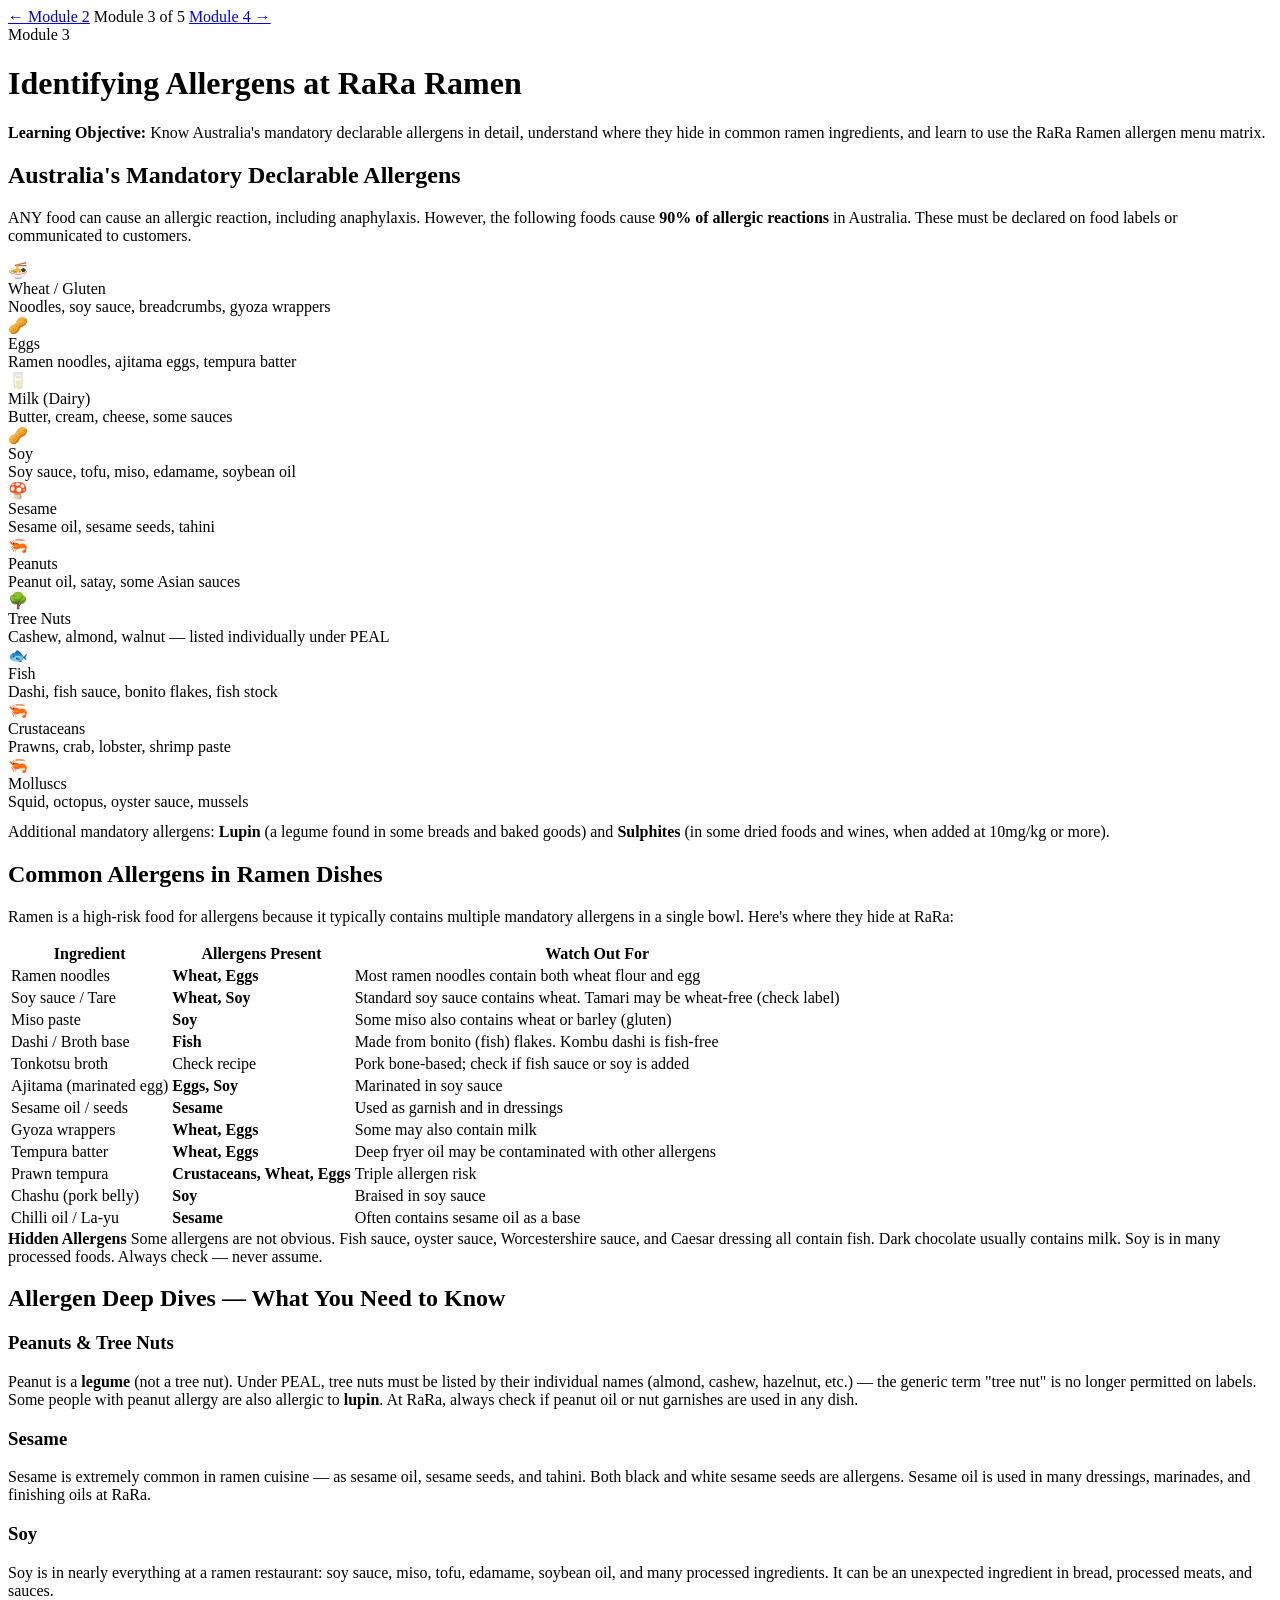
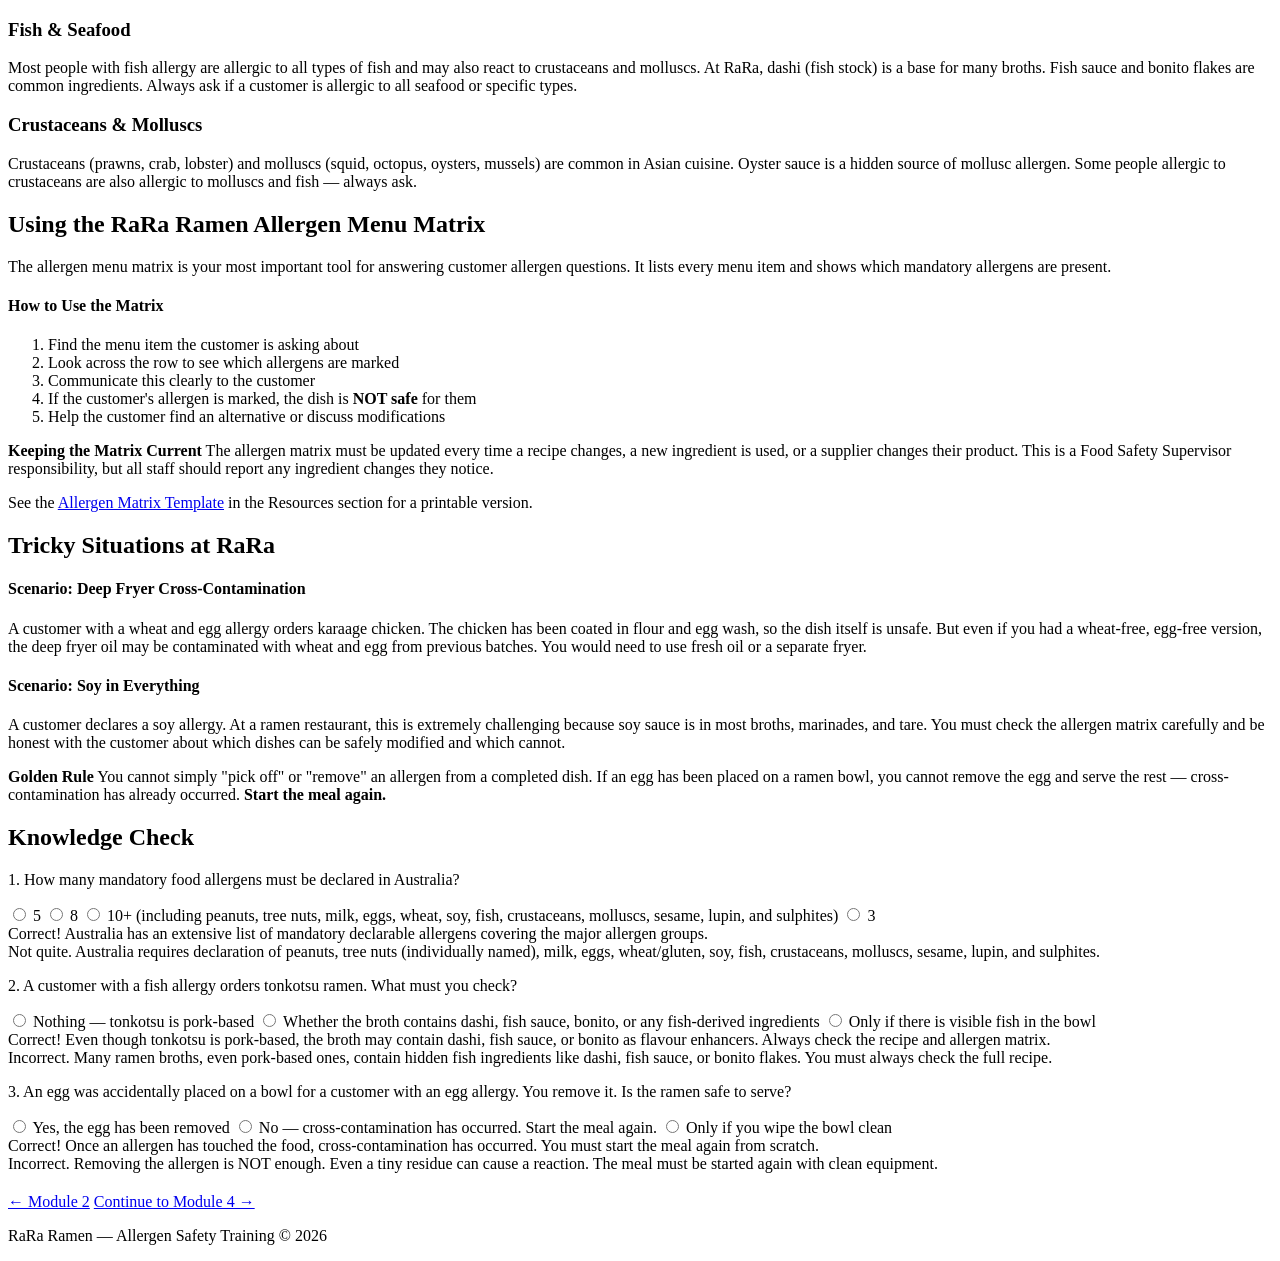
==== modules/module-3.html @ ae876677 "Replace with correct RaRa Allergy Training course files" ====
<!DOCTYPE html>
<html lang="en">
<head>
  <meta charset="UTF-8">
  <meta name="viewport" content="width=device-width, initial-scale=1.0">
  <title>Module 3: Identifying Allergens at RaRa Ramen | RaRa Ramen</title>
  <link rel="stylesheet" href="../styles.css">
</head>
<body>

  <div class="nav-bar">
    <a href="module-2.html">&larr; Module 2</a>
    <span>Module 3 of 5</span>
    <a href="module-4.html">Module 4 &rarr;</a>
  </div>

  <div class="module-header">
    <div class="module-number">Module 3</div>
    <h1>Identifying Allergens at RaRa Ramen</h1>
    <div class="learning-objective">
      <strong>Learning Objective:</strong> Know Australia's mandatory declarable allergens in detail, understand where they hide in common ramen ingredients, and learn to use the RaRa Ramen allergen menu matrix.
    </div>
  </div>

  <div class="progress-bar"><div class="progress-fill" style="width: 60%"></div></div>

  <!-- Section 1: The 10 Mandatory Allergens -->
  <div class="section">
    <h2>Australia's Mandatory Declarable Allergens</h2>
    <p>ANY food can cause an allergic reaction, including anaphylaxis. However, the following foods cause <strong>90% of allergic reactions</strong> in Australia. These must be declared on food labels or communicated to customers.</p>

    <div class="allergen-grid">
      <div class="allergen-card">
        <div class="emoji">&#127836;</div>
        <div class="name">Wheat / Gluten</div>
        <div class="detail">Noodles, soy sauce, breadcrumbs, gyoza wrappers</div>
      </div>
      <div class="allergen-card">
        <div class="emoji">&#129372;</div>
        <div class="name">Eggs</div>
        <div class="detail">Ramen noodles, ajitama eggs, tempura batter</div>
      </div>
      <div class="allergen-card">
        <div class="emoji">&#129371;</div>
        <div class="name">Milk (Dairy)</div>
        <div class="detail">Butter, cream, cheese, some sauces</div>
      </div>
      <div class="allergen-card">
        <div class="emoji">&#129372;</div>
        <div class="name">Soy</div>
        <div class="detail">Soy sauce, tofu, miso, edamame, soybean oil</div>
      </div>
      <div class="allergen-card">
        <div class="emoji">&#127812;</div>
        <div class="name">Sesame</div>
        <div class="detail">Sesame oil, sesame seeds, tahini</div>
      </div>
      <div class="allergen-card">
        <div class="emoji">&#129424;</div>
        <div class="name">Peanuts</div>
        <div class="detail">Peanut oil, satay, some Asian sauces</div>
      </div>
      <div class="allergen-card">
        <div class="emoji">&#127795;</div>
        <div class="name">Tree Nuts</div>
        <div class="detail">Cashew, almond, walnut &mdash; listed individually under PEAL</div>
      </div>
      <div class="allergen-card">
        <div class="emoji">&#128031;</div>
        <div class="name">Fish</div>
        <div class="detail">Dashi, fish sauce, bonito flakes, fish stock</div>
      </div>
      <div class="allergen-card">
        <div class="emoji">&#129424;</div>
        <div class="name">Crustaceans</div>
        <div class="detail">Prawns, crab, lobster, shrimp paste</div>
      </div>
      <div class="allergen-card">
        <div class="emoji">&#129424;</div>
        <div class="name">Molluscs</div>
        <div class="detail">Squid, octopus, oyster sauce, mussels</div>
      </div>
    </div>

    <p style="margin-top: 12px;">Additional mandatory allergens: <strong>Lupin</strong> (a legume found in some breads and baked goods) and <strong>Sulphites</strong> (in some dried foods and wines, when added at 10mg/kg or more).</p>
  </div>

  <!-- Section 2: Allergens in Ramen -->
  <div class="section">
    <h2>Common Allergens in Ramen Dishes</h2>
    <p>Ramen is a high-risk food for allergens because it typically contains multiple mandatory allergens in a single bowl. Here's where they hide at RaRa:</p>

    <table>
      <thead>
        <tr><th>Ingredient</th><th>Allergens Present</th><th>Watch Out For</th></tr>
      </thead>
      <tbody>
        <tr>
          <td>Ramen noodles</td>
          <td><strong>Wheat, Eggs</strong></td>
          <td>Most ramen noodles contain both wheat flour and egg</td>
        </tr>
        <tr>
          <td>Soy sauce / Tare</td>
          <td><strong>Wheat, Soy</strong></td>
          <td>Standard soy sauce contains wheat. Tamari may be wheat-free (check label)</td>
        </tr>
        <tr>
          <td>Miso paste</td>
          <td><strong>Soy</strong></td>
          <td>Some miso also contains wheat or barley (gluten)</td>
        </tr>
        <tr>
          <td>Dashi / Broth base</td>
          <td><strong>Fish</strong></td>
          <td>Made from bonito (fish) flakes. Kombu dashi is fish-free</td>
        </tr>
        <tr>
          <td>Tonkotsu broth</td>
          <td>Check recipe</td>
          <td>Pork bone-based; check if fish sauce or soy is added</td>
        </tr>
        <tr>
          <td>Ajitama (marinated egg)</td>
          <td><strong>Eggs, Soy</strong></td>
          <td>Marinated in soy sauce</td>
        </tr>
        <tr>
          <td>Sesame oil / seeds</td>
          <td><strong>Sesame</strong></td>
          <td>Used as garnish and in dressings</td>
        </tr>
        <tr>
          <td>Gyoza wrappers</td>
          <td><strong>Wheat, Eggs</strong></td>
          <td>Some may also contain milk</td>
        </tr>
        <tr>
          <td>Tempura batter</td>
          <td><strong>Wheat, Eggs</strong></td>
          <td>Deep fryer oil may be contaminated with other allergens</td>
        </tr>
        <tr>
          <td>Prawn tempura</td>
          <td><strong>Crustaceans, Wheat, Eggs</strong></td>
          <td>Triple allergen risk</td>
        </tr>
        <tr>
          <td>Chashu (pork belly)</td>
          <td><strong>Soy</strong></td>
          <td>Braised in soy sauce</td>
        </tr>
        <tr>
          <td>Chilli oil / La-yu</td>
          <td><strong>Sesame</strong></td>
          <td>Often contains sesame oil as a base</td>
        </tr>
      </tbody>
    </table>

    <div class="alert alert-warning">
      <strong>Hidden Allergens</strong>
      Some allergens are not obvious. Fish sauce, oyster sauce, Worcestershire sauce, and Caesar dressing all contain fish. Dark chocolate usually contains milk. Soy is in many processed foods. Always check &mdash; never assume.
    </div>
  </div>

  <!-- Section 3: Allergen Detail Deep Dives -->
  <div class="section">
    <h2>Allergen Deep Dives &mdash; What You Need to Know</h2>

    <h3>Peanuts &amp; Tree Nuts</h3>
    <p>Peanut is a <strong>legume</strong> (not a tree nut). Under PEAL, tree nuts must be listed by their individual names (almond, cashew, hazelnut, etc.) &mdash; the generic term "tree nut" is no longer permitted on labels. Some people with peanut allergy are also allergic to <strong>lupin</strong>. At RaRa, always check if peanut oil or nut garnishes are used in any dish.</p>

    <h3>Sesame</h3>
    <p>Sesame is extremely common in ramen cuisine &mdash; as sesame oil, sesame seeds, and tahini. Both black and white sesame seeds are allergens. Sesame oil is used in many dressings, marinades, and finishing oils at RaRa.</p>

    <h3>Soy</h3>
    <p>Soy is in nearly everything at a ramen restaurant: soy sauce, miso, tofu, edamame, soybean oil, and many processed ingredients. It can be an unexpected ingredient in bread, processed meats, and sauces.</p>

    <h3>Fish &amp; Seafood</h3>
    <p>Most people with fish allergy are allergic to all types of fish and may also react to crustaceans and molluscs. At RaRa, dashi (fish stock) is a base for many broths. Fish sauce and bonito flakes are common ingredients. Always ask if a customer is allergic to all seafood or specific types.</p>

    <h3>Crustaceans &amp; Molluscs</h3>
    <p>Crustaceans (prawns, crab, lobster) and molluscs (squid, octopus, oysters, mussels) are common in Asian cuisine. Oyster sauce is a hidden source of mollusc allergen. Some people allergic to crustaceans are also allergic to molluscs and fish &mdash; always ask.</p>
  </div>

  <!-- Section 4: The Allergen Menu Matrix -->
  <div class="section">
    <h2>Using the RaRa Ramen Allergen Menu Matrix</h2>
    <p>The allergen menu matrix is your most important tool for answering customer allergen questions. It lists every menu item and shows which mandatory allergens are present.</p>

    <div class="key-points">
      <h4>How to Use the Matrix</h4>
      <ol>
        <li>Find the menu item the customer is asking about</li>
        <li>Look across the row to see which allergens are marked</li>
        <li>Communicate this clearly to the customer</li>
        <li>If the customer's allergen is marked, the dish is <strong>NOT safe</strong> for them</li>
        <li>Help the customer find an alternative or discuss modifications</li>
      </ol>
    </div>

    <div class="alert alert-info">
      <strong>Keeping the Matrix Current</strong>
      The allergen matrix must be updated every time a recipe changes, a new ingredient is used, or a supplier changes their product. This is a Food Safety Supervisor responsibility, but all staff should report any ingredient changes they notice.
    </div>

    <p>See the <a href="../resources/allergen-matrix-template.html">Allergen Matrix Template</a> in the Resources section for a printable version.</p>
  </div>

  <!-- Section 5: Special Situations -->
  <div class="section">
    <h2>Tricky Situations at RaRa</h2>

    <div class="scenario">
      <h4>Scenario: Deep Fryer Cross-Contamination</h4>
      <p>A customer with a wheat and egg allergy orders karaage chicken. The chicken has been coated in flour and egg wash, so the dish itself is unsafe. But even if you had a wheat-free, egg-free version, the deep fryer oil may be contaminated with wheat and egg from previous batches. You would need to use fresh oil or a separate fryer.</p>
    </div>

    <div class="scenario">
      <h4>Scenario: Soy in Everything</h4>
      <p>A customer declares a soy allergy. At a ramen restaurant, this is extremely challenging because soy sauce is in most broths, marinades, and tare. You must check the allergen matrix carefully and be honest with the customer about which dishes can be safely modified and which cannot.</p>
    </div>

    <div class="alert alert-danger">
      <strong>Golden Rule</strong>
      You cannot simply "pick off" or "remove" an allergen from a completed dish. If an egg has been placed on a ramen bowl, you cannot remove the egg and serve the rest &mdash; cross-contamination has already occurred. <strong>Start the meal again.</strong>
    </div>
  </div>

  <!-- Knowledge Check -->
  <div class="section">
    <h2>Knowledge Check</h2>

    <div class="question" id="q1">
      <p>1. How many mandatory food allergens must be declared in Australia?</p>
      <label><input type="radio" name="q1" value="a" onclick="checkAnswer('q1','c')"> 5</label>
      <label><input type="radio" name="q1" value="b" onclick="checkAnswer('q1','c')"> 8</label>
      <label><input type="radio" name="q1" value="c" onclick="checkAnswer('q1','c')"> 10+ (including peanuts, tree nuts, milk, eggs, wheat, soy, fish, crustaceans, molluscs, sesame, lupin, and sulphites)</label>
      <label><input type="radio" name="q1" value="d" onclick="checkAnswer('q1','c')"> 3</label>
      <div class="feedback" id="q1-correct">Correct! Australia has an extensive list of mandatory declarable allergens covering the major allergen groups.</div>
      <div class="feedback" id="q1-incorrect">Not quite. Australia requires declaration of peanuts, tree nuts (individually named), milk, eggs, wheat/gluten, soy, fish, crustaceans, molluscs, sesame, lupin, and sulphites.</div>
    </div>

    <div class="question" id="q2">
      <p>2. A customer with a fish allergy orders tonkotsu ramen. What must you check?</p>
      <label><input type="radio" name="q2" value="a" onclick="checkAnswer('q2','b')"> Nothing &mdash; tonkotsu is pork-based</label>
      <label><input type="radio" name="q2" value="b" onclick="checkAnswer('q2','b')"> Whether the broth contains dashi, fish sauce, bonito, or any fish-derived ingredients</label>
      <label><input type="radio" name="q2" value="c" onclick="checkAnswer('q2','b')"> Only if there is visible fish in the bowl</label>
      <div class="feedback" id="q2-correct">Correct! Even though tonkotsu is pork-based, the broth may contain dashi, fish sauce, or bonito as flavour enhancers. Always check the recipe and allergen matrix.</div>
      <div class="feedback" id="q2-incorrect">Incorrect. Many ramen broths, even pork-based ones, contain hidden fish ingredients like dashi, fish sauce, or bonito flakes. You must always check the full recipe.</div>
    </div>

    <div class="question" id="q3">
      <p>3. An egg was accidentally placed on a bowl for a customer with an egg allergy. You remove it. Is the ramen safe to serve?</p>
      <label><input type="radio" name="q3" value="a" onclick="checkAnswer('q3','b')"> Yes, the egg has been removed</label>
      <label><input type="radio" name="q3" value="b" onclick="checkAnswer('q3','b')"> No &mdash; cross-contamination has occurred. Start the meal again.</label>
      <label><input type="radio" name="q3" value="c" onclick="checkAnswer('q3','b')"> Only if you wipe the bowl clean</label>
      <div class="feedback" id="q3-correct">Correct! Once an allergen has touched the food, cross-contamination has occurred. You must start the meal again from scratch.</div>
      <div class="feedback" id="q3-incorrect">Incorrect. Removing the allergen is NOT enough. Even a tiny residue can cause a reaction. The meal must be started again with clean equipment.</div>
    </div>
  </div>

  <div class="nav-bar" style="border-top: 2px solid var(--border-light); border-bottom: none; margin-top: 20px;">
    <a href="module-2.html">&larr; Module 2</a>
    <a href="module-4.html" class="btn btn-primary">Continue to Module 4 &rarr;</a>
  </div>

  <div class="module-footer">
    <p>RaRa Ramen &mdash; Allergen Safety Training &copy; 2026</p>
  </div>

  <script>
    function checkAnswer(qId, correctValue) {
      const selected = document.querySelector(`input[name="${qId}"]:checked`);
      if (!selected) return;
      const correct = document.getElementById(`${qId}-correct`);
      const incorrect = document.getElementById(`${qId}-incorrect`);
      if (selected.value === correctValue) {
        correct.style.display = 'block';
        incorrect.style.display = 'none';
      } else {
        correct.style.display = 'none';
        incorrect.style.display = 'block';
      }
    }
  </script>

</body>
</html>
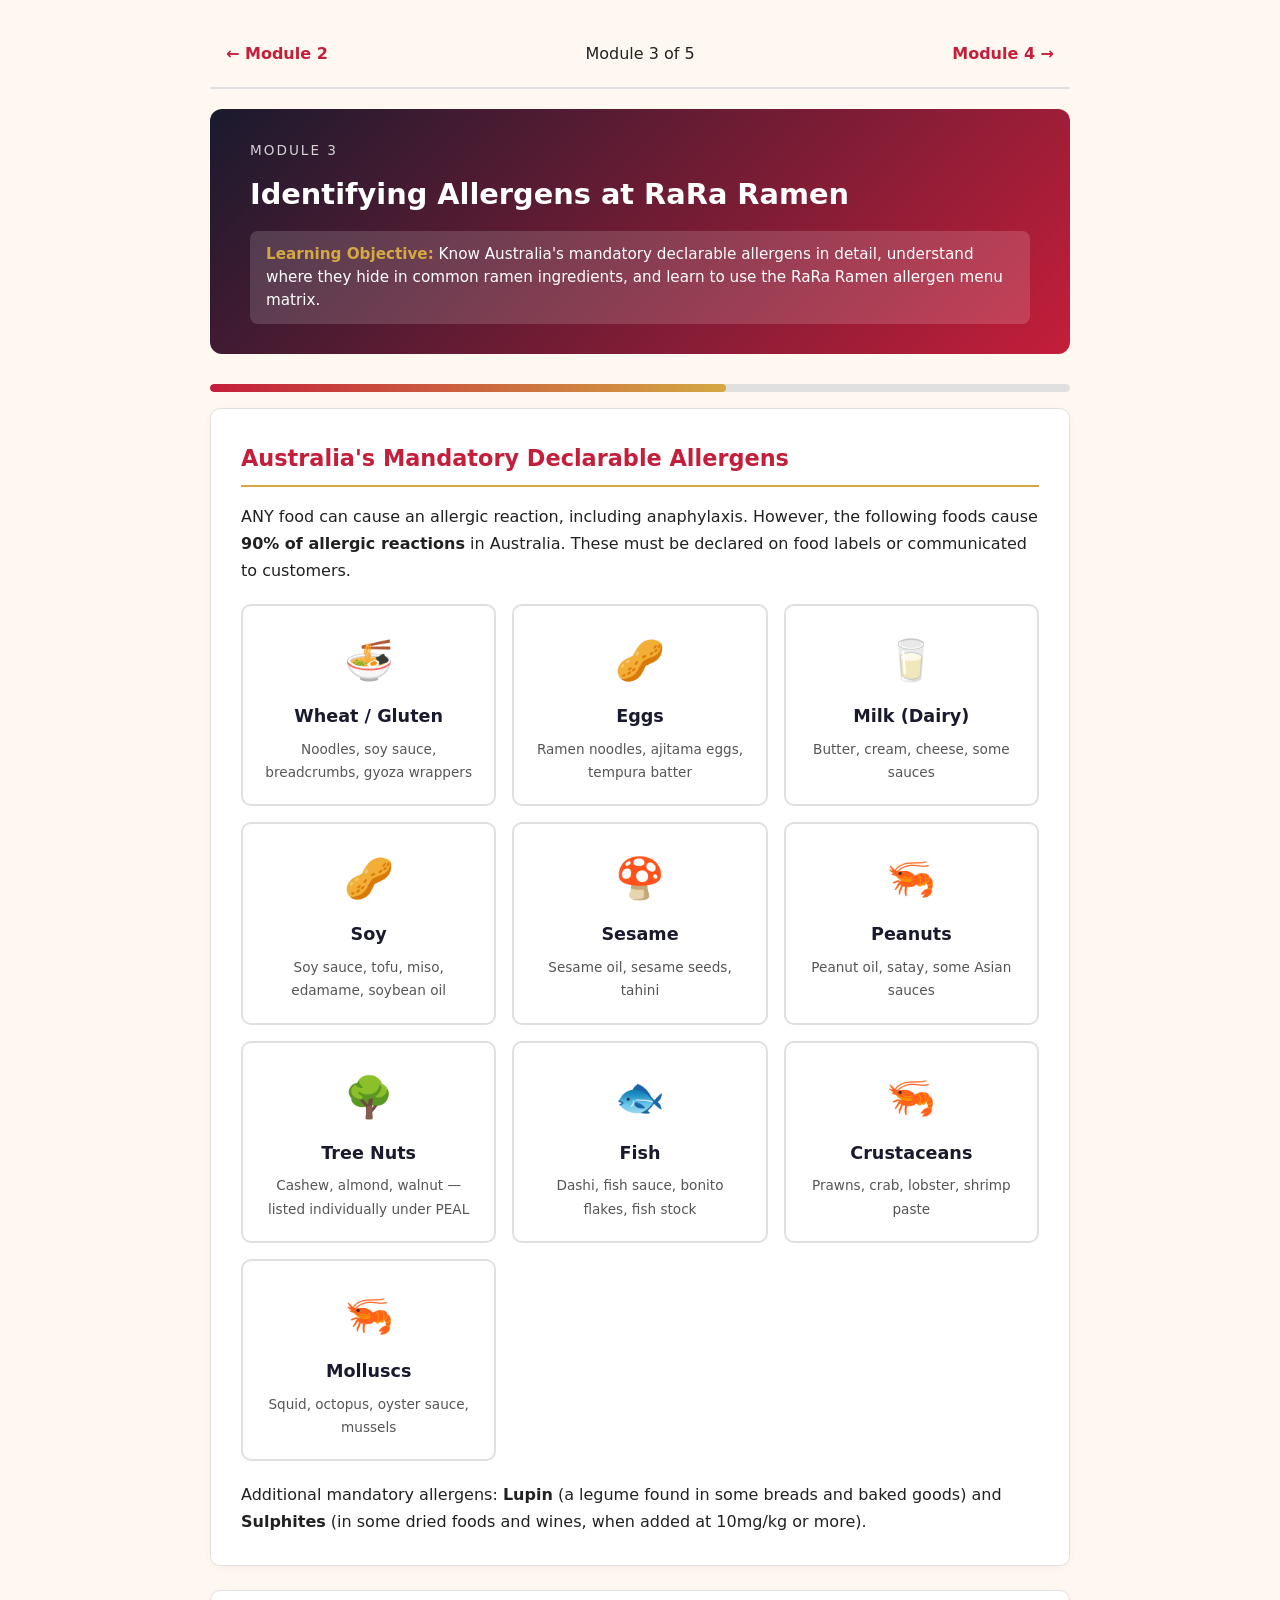
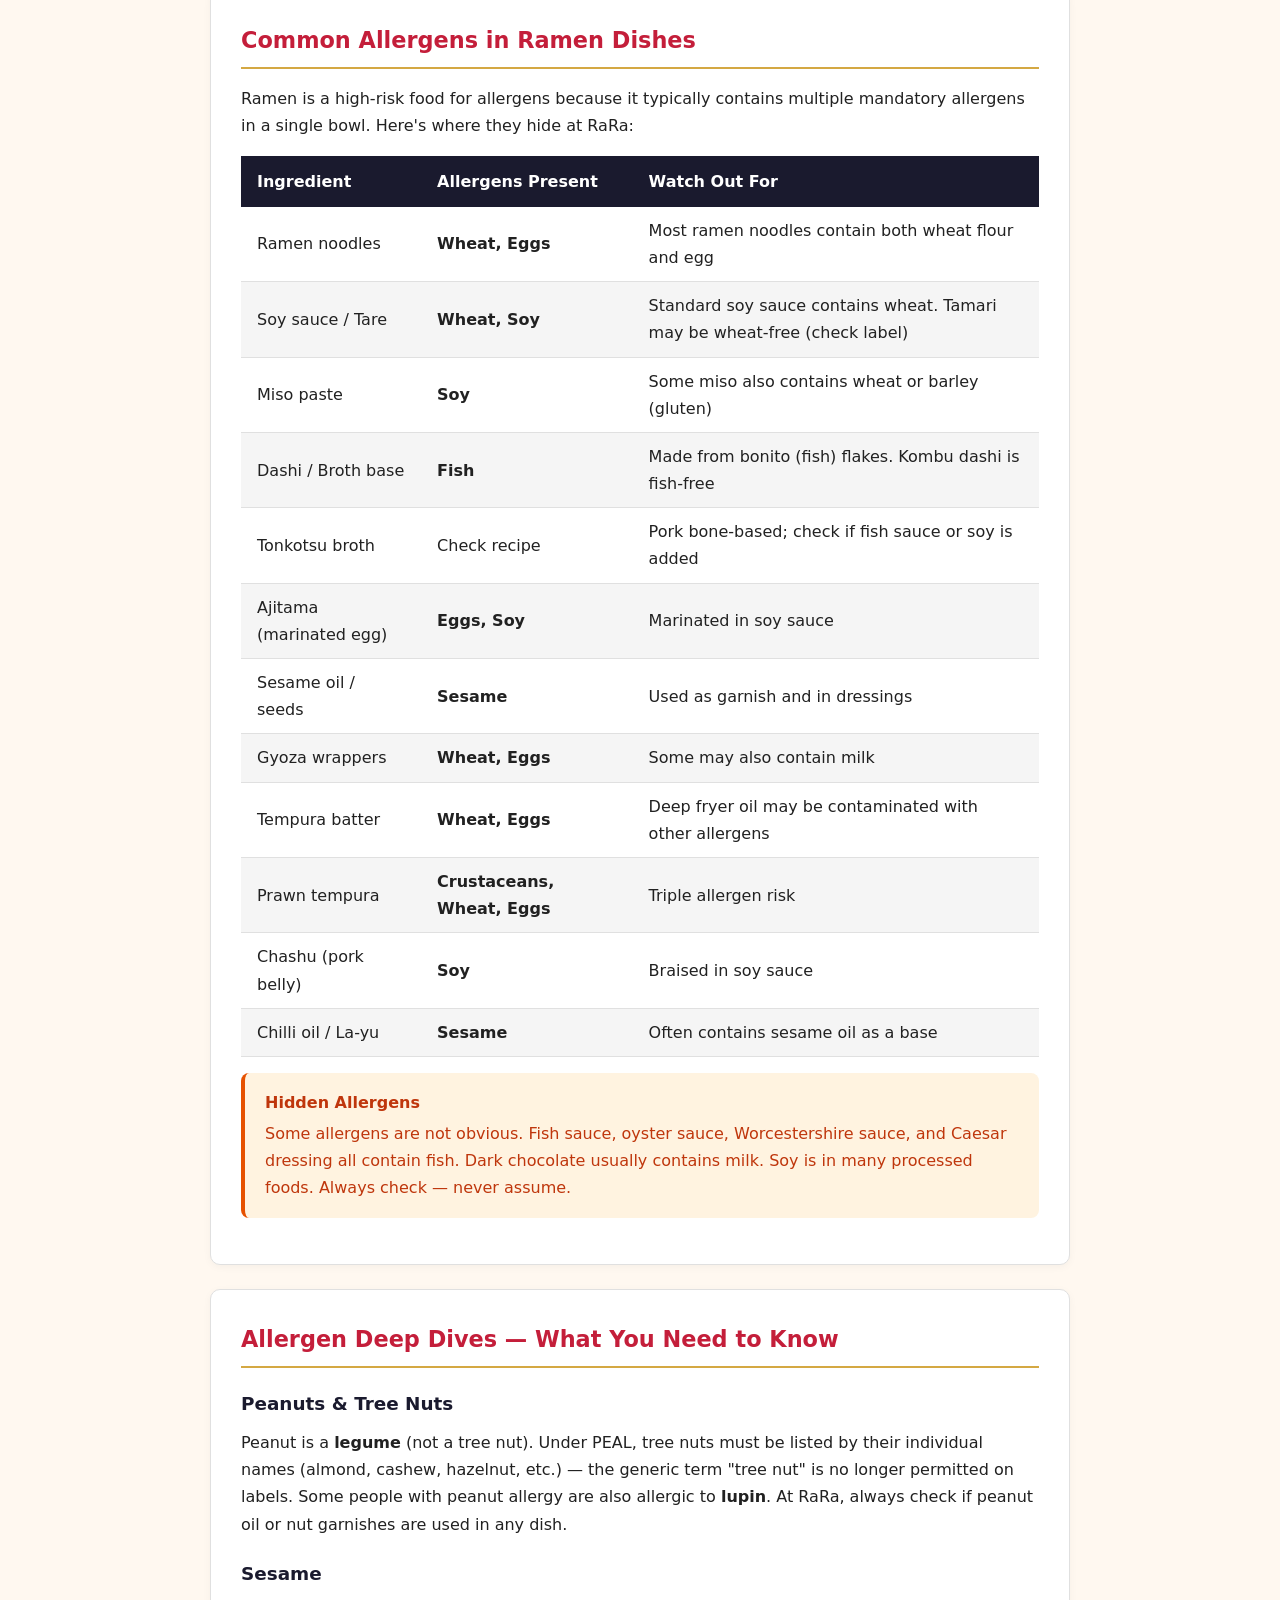
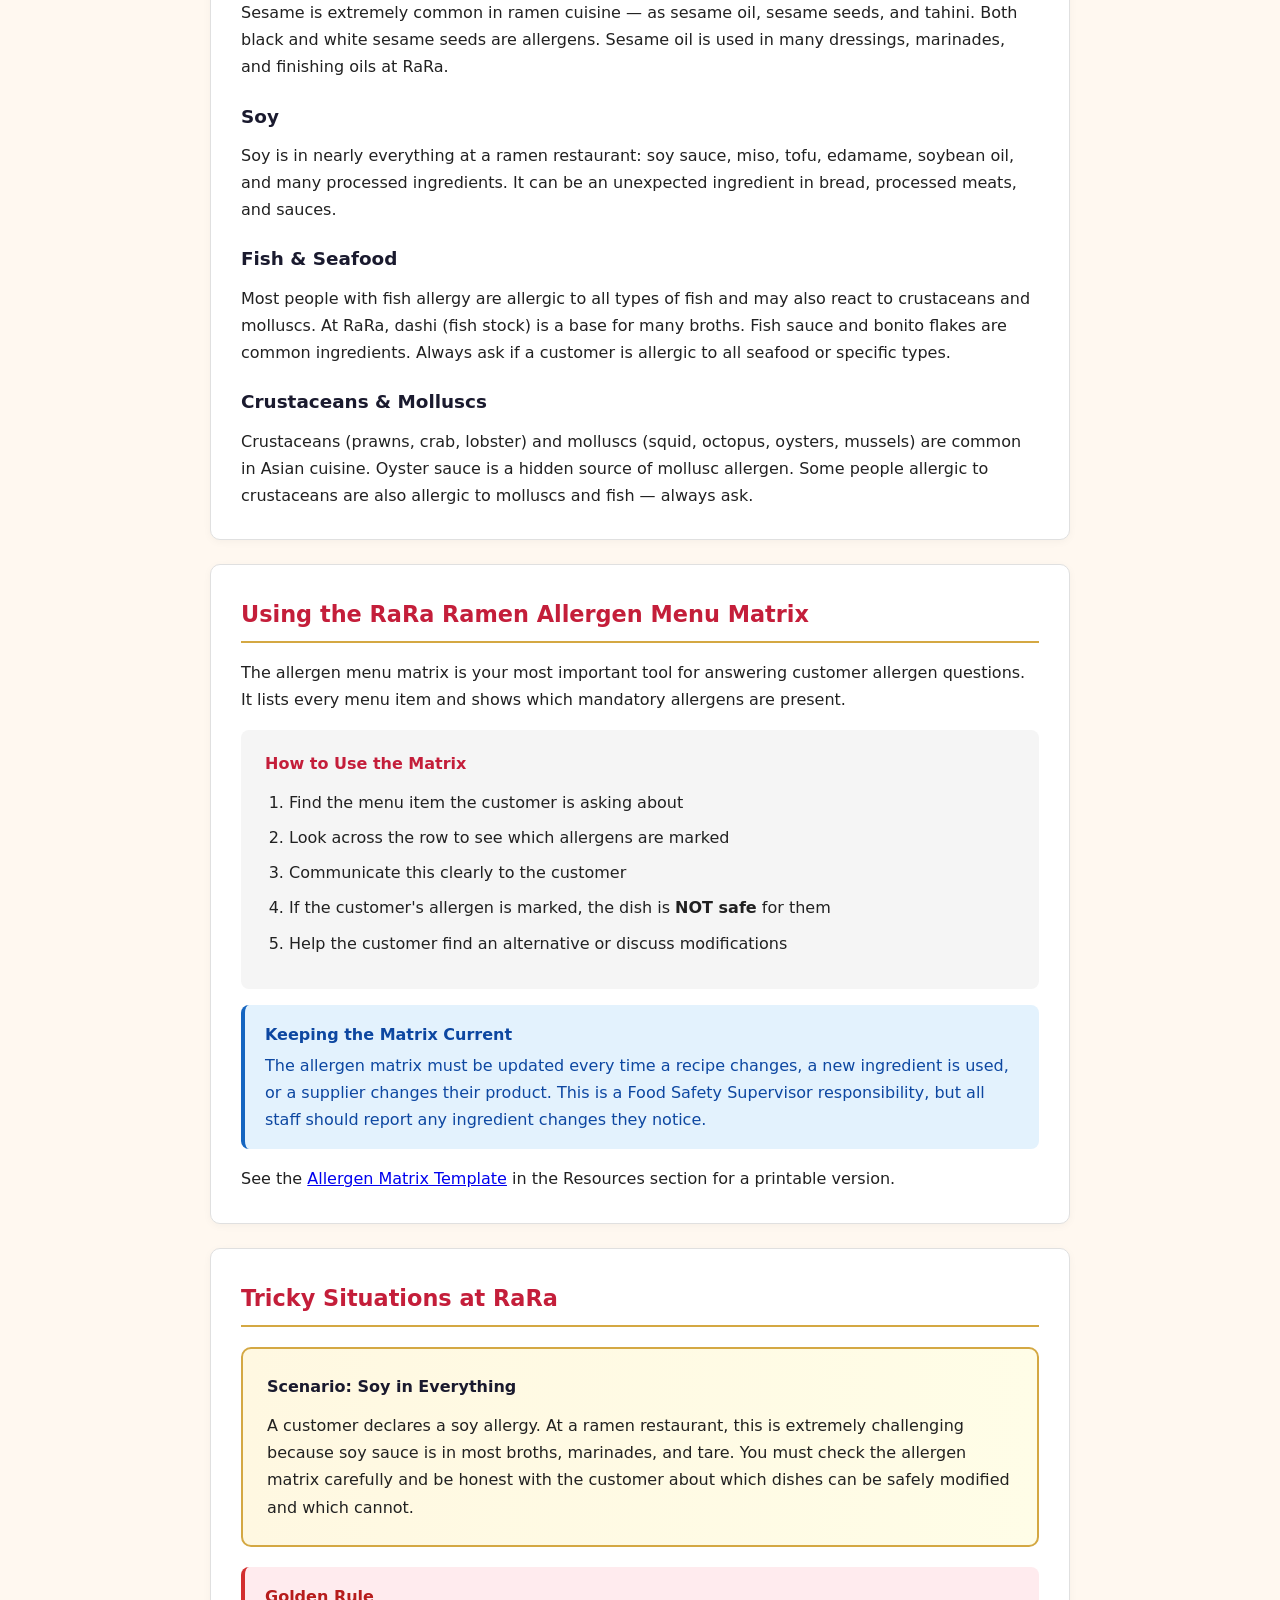
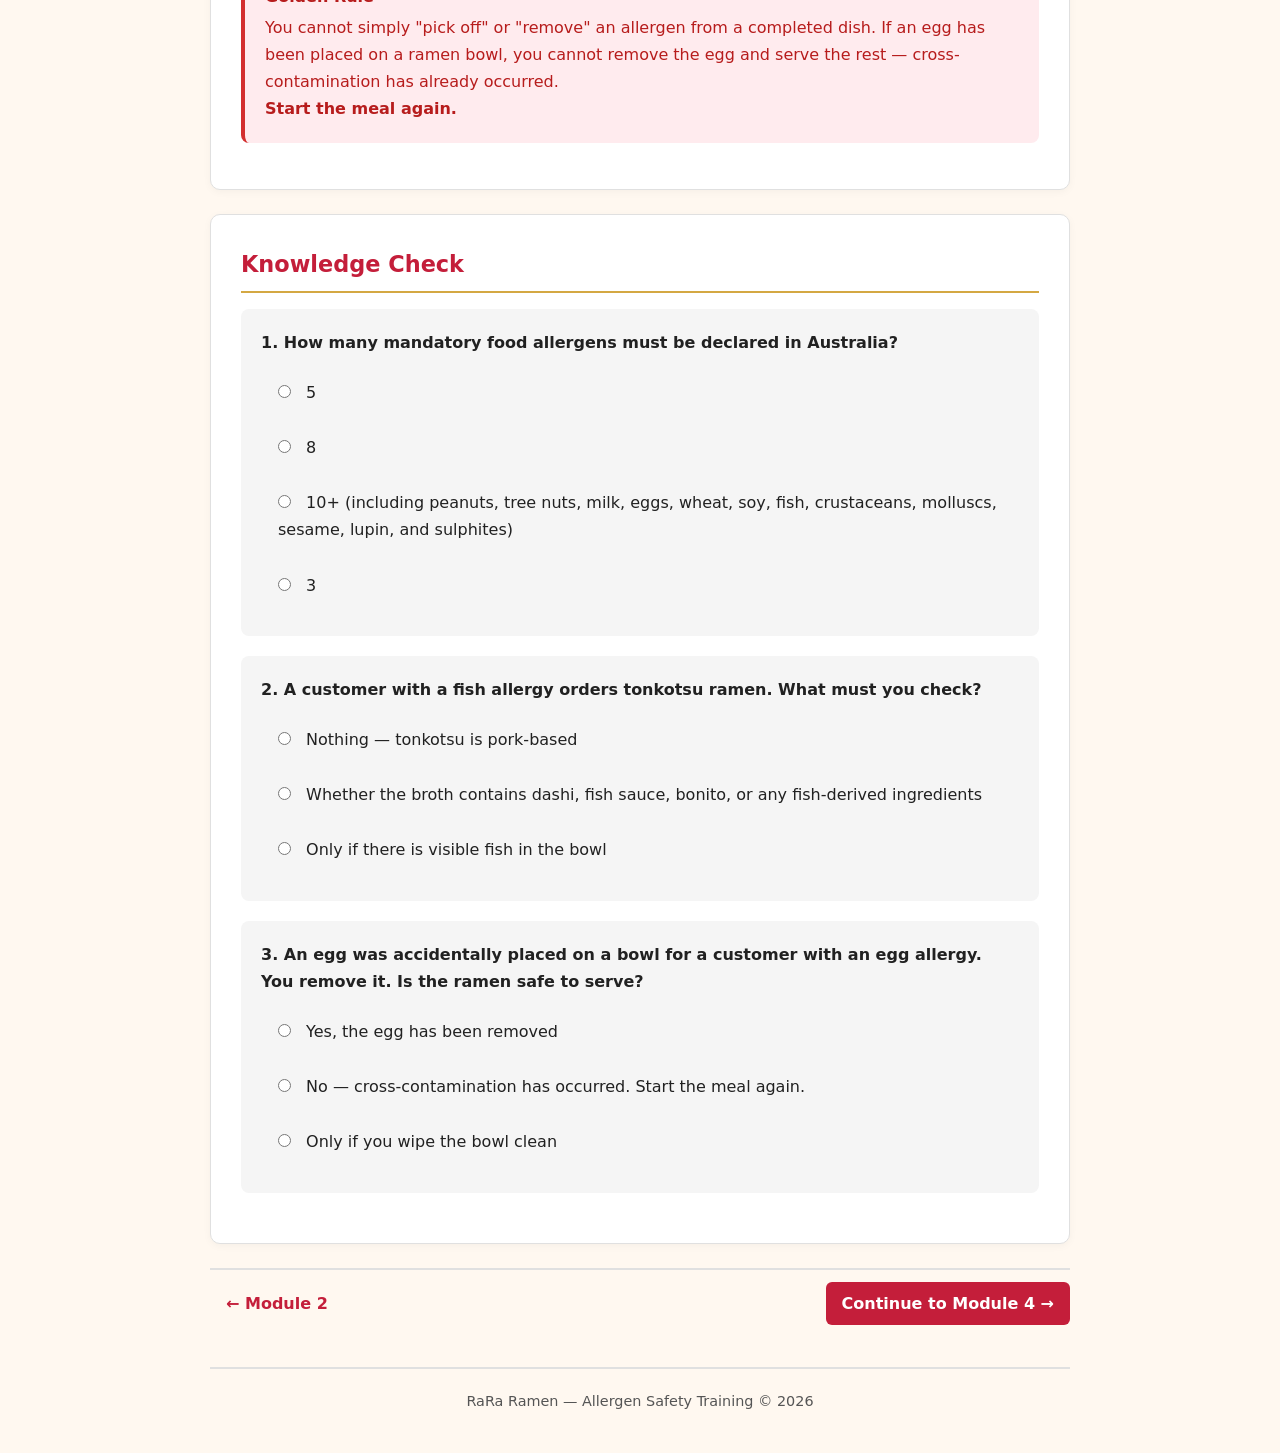
==== commit d3d39bcd: "Update course: remove final assessment, add RaRa allergy procedure, fix button visibility" ====
--- a/modules/module-3.html
+++ b/modules/module-3.html
@@ -211,11 +211,6 @@
   <!-- Section 5: Special Situations -->
   <div class="section">
     <h2>Tricky Situations at RaRa</h2>
-
-    <div class="scenario">
-      <h4>Scenario: Deep Fryer Cross-Contamination</h4>
-      <p>A customer with a wheat and egg allergy orders karaage chicken. The chicken has been coated in flour and egg wash, so the dish itself is unsafe. But even if you had a wheat-free, egg-free version, the deep fryer oil may be contaminated with wheat and egg from previous batches. You would need to use fresh oil or a separate fryer.</p>
-    </div>
 
     <div class="scenario">
       <h4>Scenario: Soy in Everything</h4>
--- a/styles.css
+++ b/styles.css
@@ -0,0 +1,416 @@
+/* RaRa Ramen Allergy Training Module - Shared Styles */
+:root {
+  --rara-red: #C41E3A;
+  --rara-dark: #1a1a2e;
+  --rara-cream: #FFF8F0;
+  --rara-gold: #D4A843;
+  --accent-green: #2E7D32;
+  --accent-blue: #1565C0;
+  --danger-red: #D32F2F;
+  --warning-orange: #E65100;
+  --text-primary: #212121;
+  --text-secondary: #555;
+  --border-light: #e0e0e0;
+}
+
+* { box-sizing: border-box; margin: 0; padding: 0; }
+
+body {
+  font-family: 'Segoe UI', system-ui, -apple-system, sans-serif;
+  color: var(--text-primary);
+  background: var(--rara-cream);
+  line-height: 1.7;
+  max-width: 900px;
+  margin: 0 auto;
+  padding: 20px;
+}
+
+/* Header */
+.course-header {
+  background: linear-gradient(135deg, var(--rara-dark), var(--rara-red));
+  color: white;
+  padding: 40px;
+  border-radius: 12px;
+  margin-bottom: 30px;
+  text-align: center;
+}
+.course-header h1 { font-size: 2em; margin-bottom: 8px; }
+.course-header .subtitle { font-size: 1.1em; opacity: 0.9; }
+.course-header .badge {
+  display: inline-block;
+  background: var(--rara-gold);
+  color: var(--rara-dark);
+  padding: 4px 16px;
+  border-radius: 20px;
+  font-weight: 600;
+  font-size: 0.85em;
+  margin-top: 12px;
+}
+
+/* Module header */
+.module-header {
+  background: linear-gradient(135deg, var(--rara-dark), var(--rara-red));
+  color: white;
+  padding: 30px 40px;
+  border-radius: 12px;
+  margin-bottom: 30px;
+}
+.module-header .module-number {
+  font-size: 0.85em;
+  text-transform: uppercase;
+  letter-spacing: 2px;
+  opacity: 0.8;
+}
+.module-header h1 { font-size: 1.8em; margin: 8px 0; }
+.module-header .learning-objective {
+  background: rgba(255,255,255,0.15);
+  padding: 12px 16px;
+  border-radius: 8px;
+  margin-top: 12px;
+  font-size: 0.95em;
+  line-height: 1.5;
+}
+.module-header .learning-objective strong { color: var(--rara-gold); }
+
+/* Navigation */
+.nav-bar {
+  display: flex;
+  justify-content: space-between;
+  align-items: center;
+  padding: 12px 0;
+  margin-bottom: 20px;
+  border-bottom: 2px solid var(--border-light);
+}
+.nav-bar a {
+  color: var(--rara-red);
+  text-decoration: none;
+  font-weight: 600;
+  padding: 8px 16px;
+  border-radius: 6px;
+  transition: background 0.2s;
+}
+.nav-bar a:hover { background: rgba(196,30,58,0.1); }
+.nav-bar a.btn-primary {
+  color: white;
+  background: var(--rara-red);
+}
+.nav-bar a.btn-primary:hover {
+  background: #A01830;
+  color: white;
+}
+
+/* Content sections */
+.section {
+  background: white;
+  padding: 30px;
+  border-radius: 10px;
+  margin-bottom: 24px;
+  border: 1px solid var(--border-light);
+  box-shadow: 0 2px 8px rgba(0,0,0,0.04);
+}
+.section h2 {
+  color: var(--rara-red);
+  font-size: 1.4em;
+  margin-bottom: 16px;
+  padding-bottom: 8px;
+  border-bottom: 2px solid var(--rara-gold);
+}
+.section h3 {
+  color: var(--rara-dark);
+  font-size: 1.15em;
+  margin: 20px 0 10px;
+}
+
+/* Alert boxes */
+.alert {
+  padding: 16px 20px;
+  border-radius: 8px;
+  margin: 16px 0;
+  border-left: 4px solid;
+}
+.alert-danger {
+  background: #FFEBEE;
+  border-color: var(--danger-red);
+  color: #B71C1C;
+}
+.alert-warning {
+  background: #FFF3E0;
+  border-color: var(--warning-orange);
+  color: #BF360C;
+}
+.alert-info {
+  background: #E3F2FD;
+  border-color: var(--accent-blue);
+  color: #0D47A1;
+}
+.alert-success {
+  background: #E8F5E9;
+  border-color: var(--accent-green);
+  color: #1B5E20;
+}
+.alert strong { display: block; margin-bottom: 4px; }
+
+/* Key points / lists */
+ul, ol { padding-left: 24px; margin: 12px 0; }
+li { margin-bottom: 8px; }
+
+.key-points {
+  background: #F5F5F5;
+  padding: 20px 24px;
+  border-radius: 8px;
+  margin: 16px 0;
+}
+.key-points h4 {
+  color: var(--rara-red);
+  margin-bottom: 10px;
+}
+
+/* Allergen cards */
+.allergen-grid {
+  display: grid;
+  grid-template-columns: repeat(auto-fill, minmax(200px, 1fr));
+  gap: 16px;
+  margin: 20px 0;
+}
+.allergen-card {
+  background: white;
+  border: 2px solid var(--border-light);
+  border-radius: 10px;
+  padding: 20px;
+  text-align: center;
+  transition: transform 0.2s, box-shadow 0.2s;
+}
+.allergen-card:hover {
+  transform: translateY(-2px);
+  box-shadow: 0 4px 12px rgba(0,0,0,0.1);
+}
+.allergen-card .emoji { font-size: 2.5em; margin-bottom: 8px; }
+.allergen-card .name { font-weight: 700; color: var(--rara-dark); font-size: 1.1em; }
+.allergen-card .detail { font-size: 0.85em; color: var(--text-secondary); margin-top: 6px; }
+
+/* Scenario / case study boxes */
+.scenario {
+  background: linear-gradient(to right, #FFF8E1, #FFFDE7);
+  border: 2px solid var(--rara-gold);
+  border-radius: 10px;
+  padding: 24px;
+  margin: 20px 0;
+}
+.scenario h4 {
+  color: var(--rara-dark);
+  margin-bottom: 12px;
+}
+
+/* Flipcards */
+.flipcard-container {
+  display: grid;
+  grid-template-columns: repeat(auto-fill, minmax(250px, 1fr));
+  gap: 16px;
+  margin: 20px 0;
+}
+.flipcard {
+  perspective: 1000px;
+  height: 180px;
+  cursor: pointer;
+}
+.flipcard-inner {
+  position: relative;
+  width: 100%;
+  height: 100%;
+  transition: transform 0.6s;
+  transform-style: preserve-3d;
+}
+.flipcard:hover .flipcard-inner,
+.flipcard.flipped .flipcard-inner {
+  transform: rotateY(180deg);
+}
+.flipcard-front, .flipcard-back {
+  position: absolute;
+  width: 100%;
+  height: 100%;
+  backface-visibility: hidden;
+  border-radius: 10px;
+  display: flex;
+  align-items: center;
+  justify-content: center;
+  padding: 20px;
+  text-align: center;
+  font-weight: 600;
+}
+.flipcard-front {
+  background: var(--rara-red);
+  color: white;
+  font-size: 1.05em;
+}
+.flipcard-back {
+  background: var(--rara-dark);
+  color: white;
+  transform: rotateY(180deg);
+  font-size: 0.95em;
+  font-weight: 400;
+  line-height: 1.5;
+}
+
+/* Steps */
+.steps { counter-reset: step; margin: 20px 0; }
+.step {
+  display: flex;
+  gap: 16px;
+  margin-bottom: 16px;
+  align-items: flex-start;
+}
+.step-number {
+  counter-increment: step;
+  background: var(--rara-red);
+  color: white;
+  width: 36px;
+  height: 36px;
+  border-radius: 50%;
+  display: flex;
+  align-items: center;
+  justify-content: center;
+  font-weight: 700;
+  flex-shrink: 0;
+}
+.step-content { flex: 1; }
+.step-content strong { display: block; margin-bottom: 4px; }
+
+/* Quiz styles */
+.quiz-container {
+  background: white;
+  padding: 30px;
+  border-radius: 10px;
+  margin-bottom: 24px;
+  border: 2px solid var(--accent-blue);
+}
+.quiz-container h3 {
+  color: var(--accent-blue);
+  margin-bottom: 16px;
+}
+.question {
+  background: #F5F5F5;
+  padding: 20px;
+  border-radius: 8px;
+  margin-bottom: 20px;
+}
+.question p { font-weight: 600; margin-bottom: 12px; }
+.question label {
+  display: block;
+  padding: 10px 16px;
+  margin: 6px 0;
+  border-radius: 6px;
+  cursor: pointer;
+  transition: background 0.2s;
+  border: 1px solid transparent;
+}
+.question label:hover { background: #E3F2FD; border-color: var(--accent-blue); }
+.question input[type="radio"] { margin-right: 10px; }
+.feedback {
+  display: none;
+  padding: 12px 16px;
+  border-radius: 6px;
+  margin-top: 10px;
+}
+.feedback.correct { display: block; background: #E8F5E9; color: #1B5E20; }
+.feedback.incorrect { display: block; background: #FFEBEE; color: #B71C1C; }
+
+.btn {
+  display: inline-block;
+  padding: 12px 28px;
+  border-radius: 8px;
+  border: none;
+  font-size: 1em;
+  font-weight: 600;
+  cursor: pointer;
+  transition: all 0.2s;
+  text-decoration: none;
+}
+.btn-primary {
+  background: var(--rara-red);
+  color: white;
+}
+.btn-primary:hover { background: #A01830; }
+.btn-secondary {
+  background: var(--rara-dark);
+  color: white;
+}
+
+/* Progress indicator */
+.progress-bar {
+  background: #E0E0E0;
+  border-radius: 10px;
+  height: 8px;
+  margin: 16px 0;
+  overflow: hidden;
+}
+.progress-fill {
+  background: linear-gradient(90deg, var(--rara-red), var(--rara-gold));
+  height: 100%;
+  border-radius: 10px;
+  transition: width 0.3s;
+}
+
+/* Table */
+table {
+  width: 100%;
+  border-collapse: collapse;
+  margin: 16px 0;
+}
+th {
+  background: var(--rara-dark);
+  color: white;
+  padding: 12px 16px;
+  text-align: left;
+}
+td {
+  padding: 10px 16px;
+  border-bottom: 1px solid var(--border-light);
+}
+tr:nth-child(even) { background: #F5F5F5; }
+
+/* Checklist */
+.checklist { list-style: none; padding: 0; }
+.checklist li {
+  padding: 10px 16px;
+  border-bottom: 1px solid var(--border-light);
+  display: flex;
+  align-items: center;
+  gap: 10px;
+}
+.checklist li::before {
+  content: "☐";
+  font-size: 1.2em;
+  color: var(--rara-red);
+}
+
+/* Footer */
+.module-footer {
+  text-align: center;
+  padding: 20px;
+  margin-top: 30px;
+  border-top: 2px solid var(--border-light);
+  color: var(--text-secondary);
+  font-size: 0.9em;
+}
+
+/* Print styles */
+@media print {
+  body { max-width: 100%; padding: 0; background: white; }
+  .nav-bar { display: none; }
+  .section { break-inside: avoid; box-shadow: none; border: 1px solid #ccc; }
+  .flipcard { height: auto; }
+  .flipcard-inner { transform: none !important; }
+  .flipcard-front, .flipcard-back {
+    position: relative;
+    backface-visibility: visible;
+    transform: none !important;
+  }
+}
+
+@media (max-width: 600px) {
+  body { padding: 12px; }
+  .course-header, .module-header { padding: 20px; }
+  .course-header h1, .module-header h1 { font-size: 1.4em; }
+  .allergen-grid { grid-template-columns: repeat(2, 1fr); }
+  .flipcard-container { grid-template-columns: 1fr; }
+}
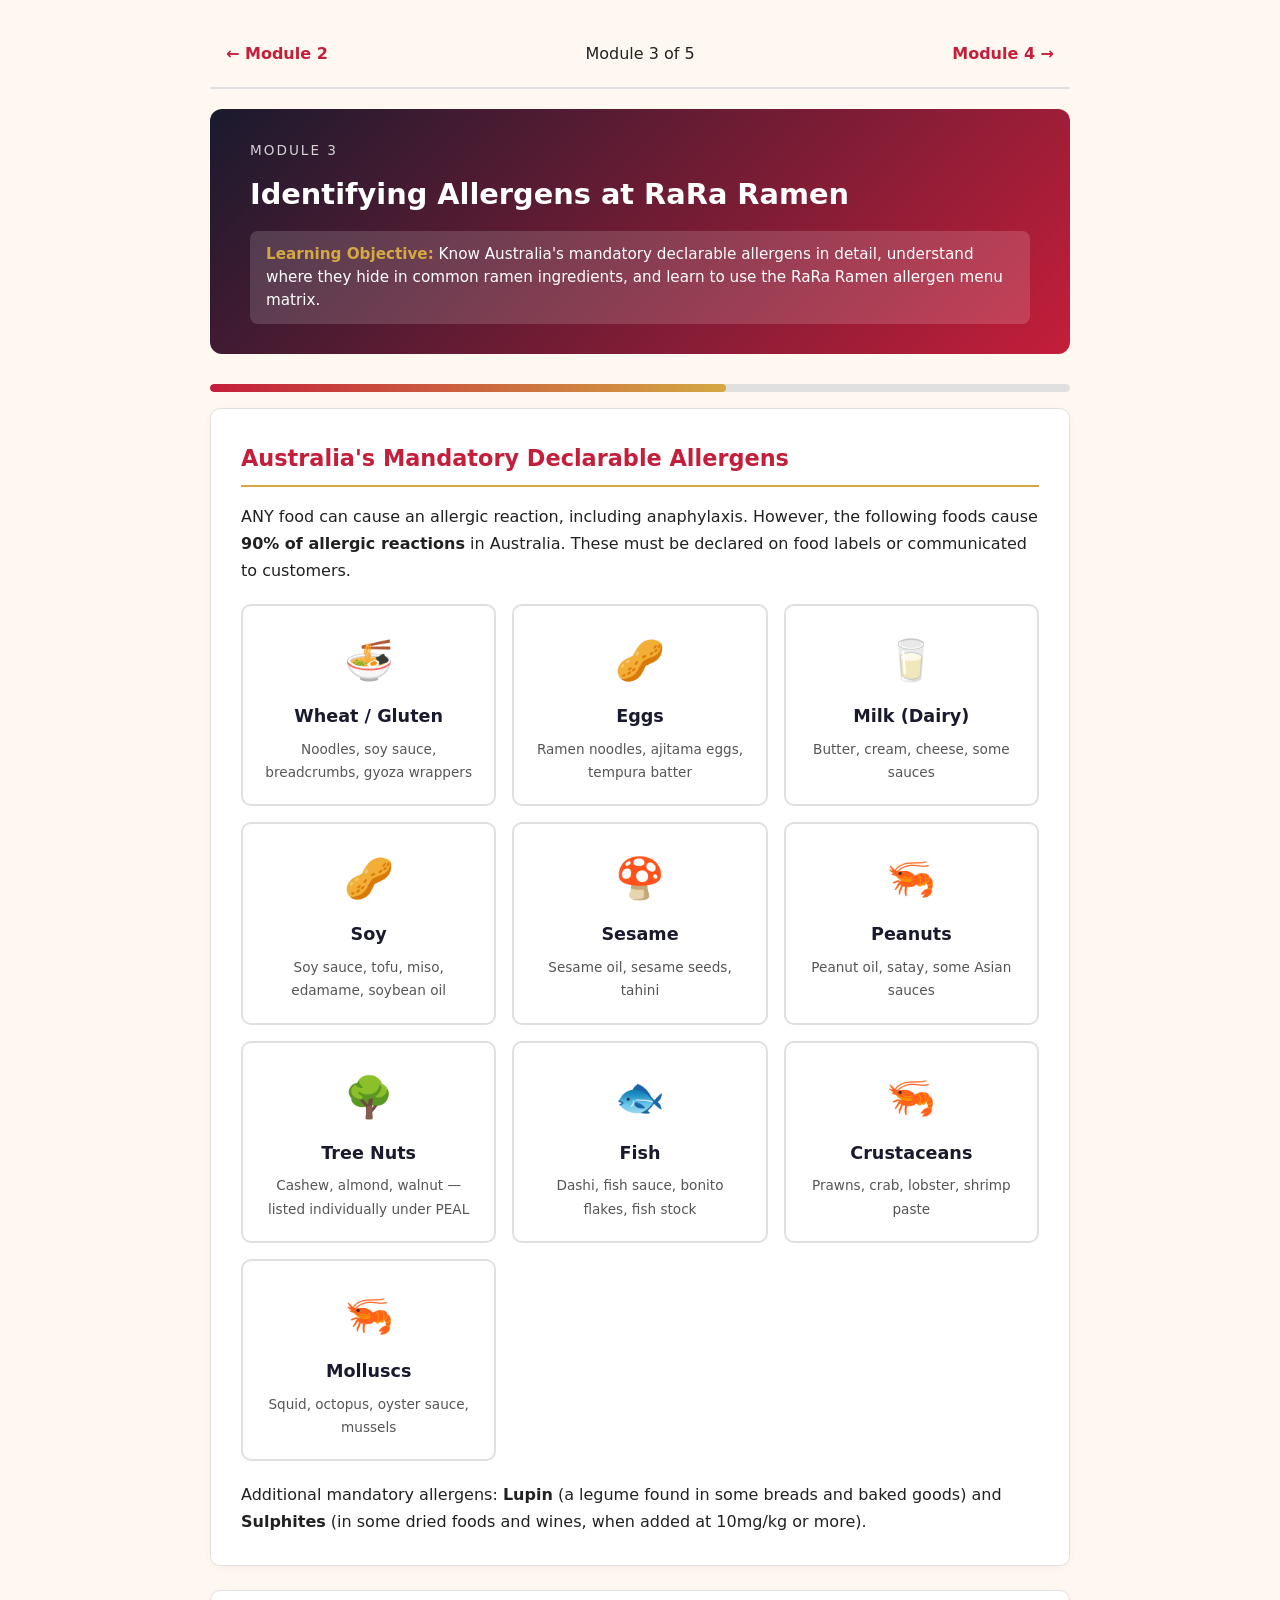
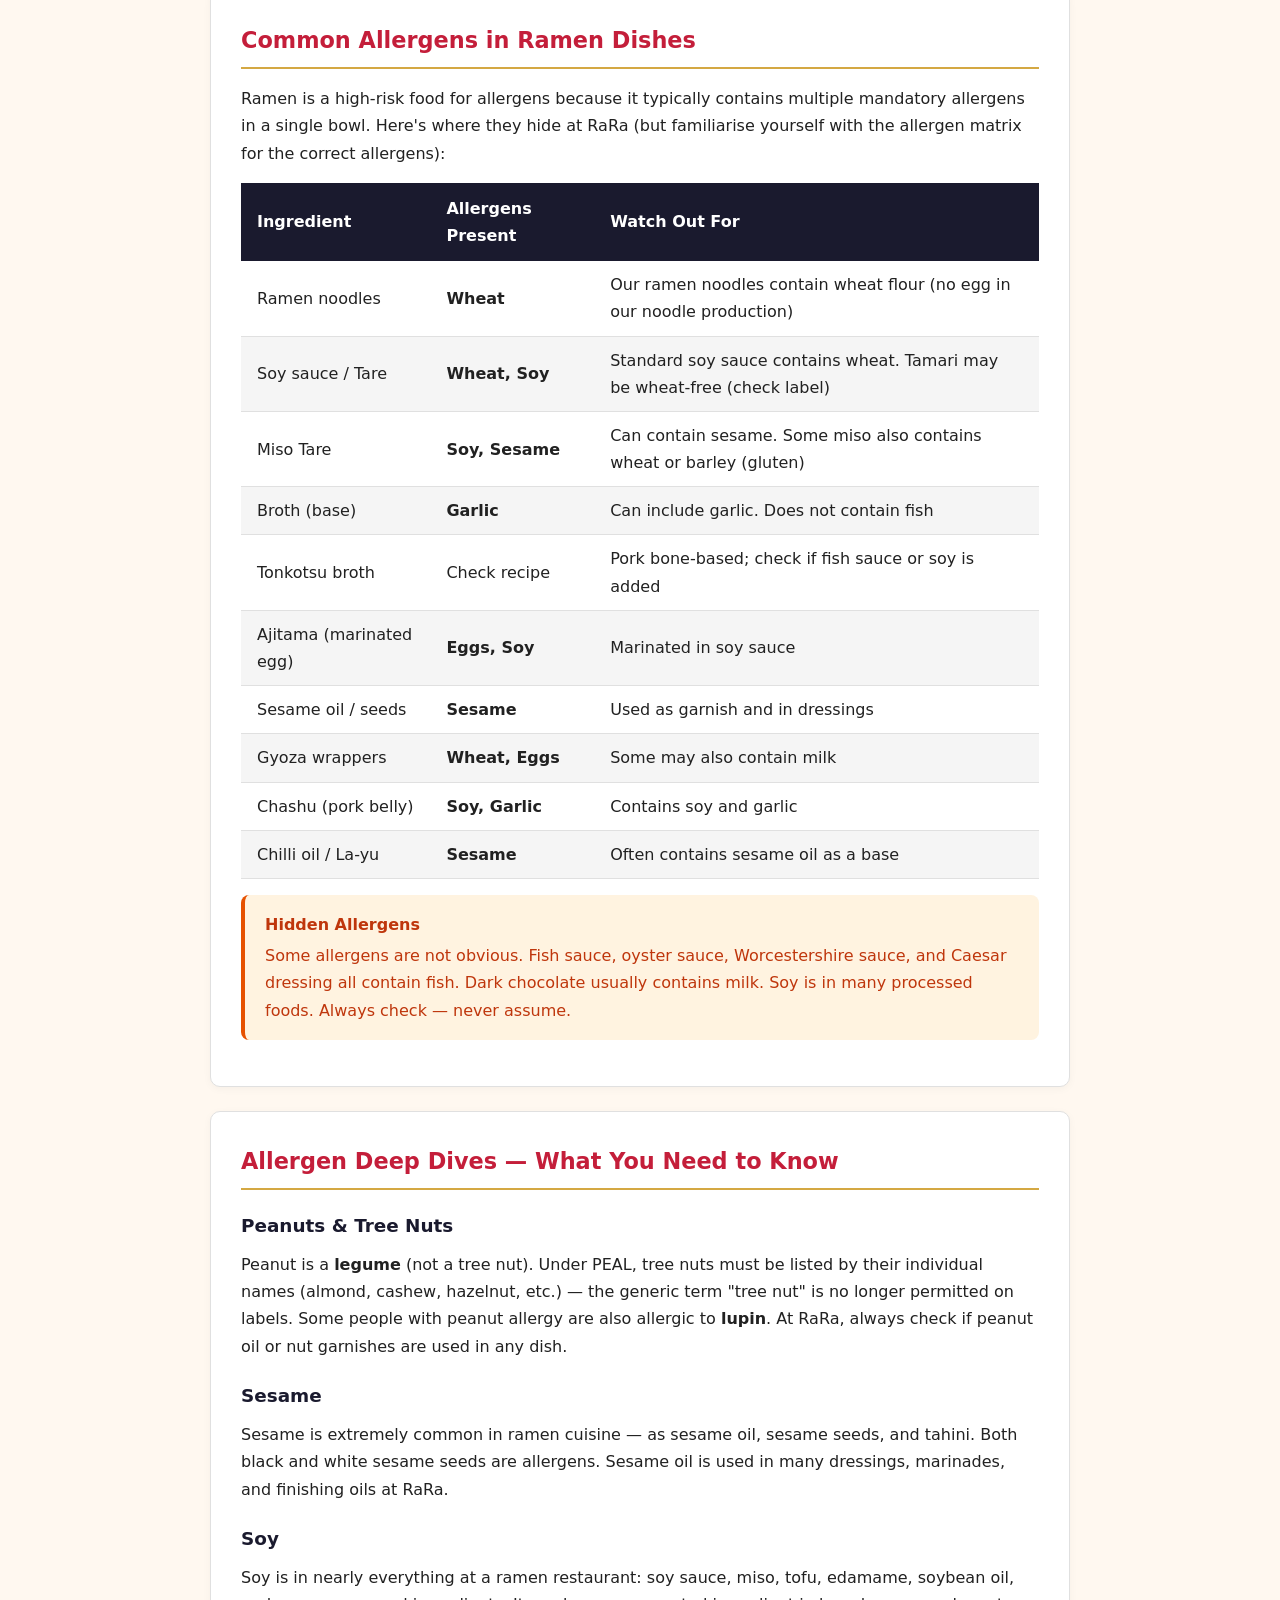
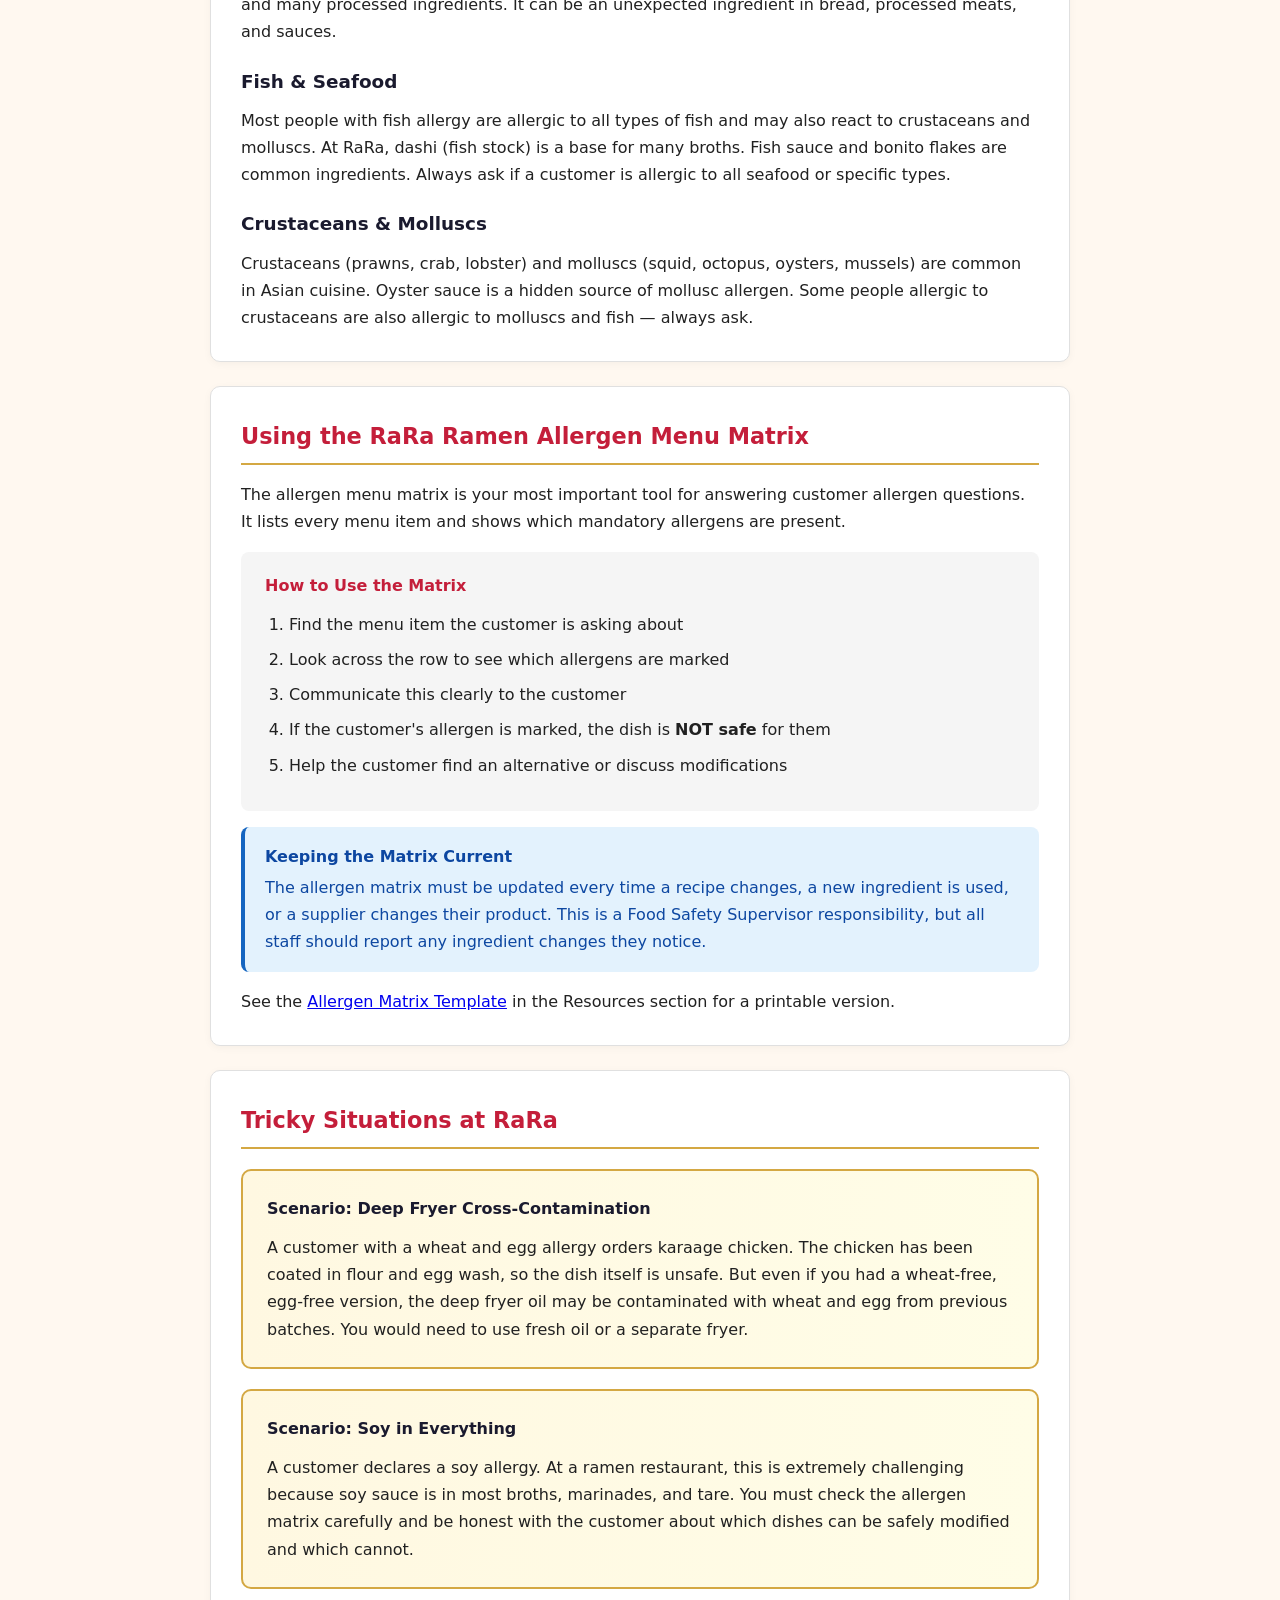
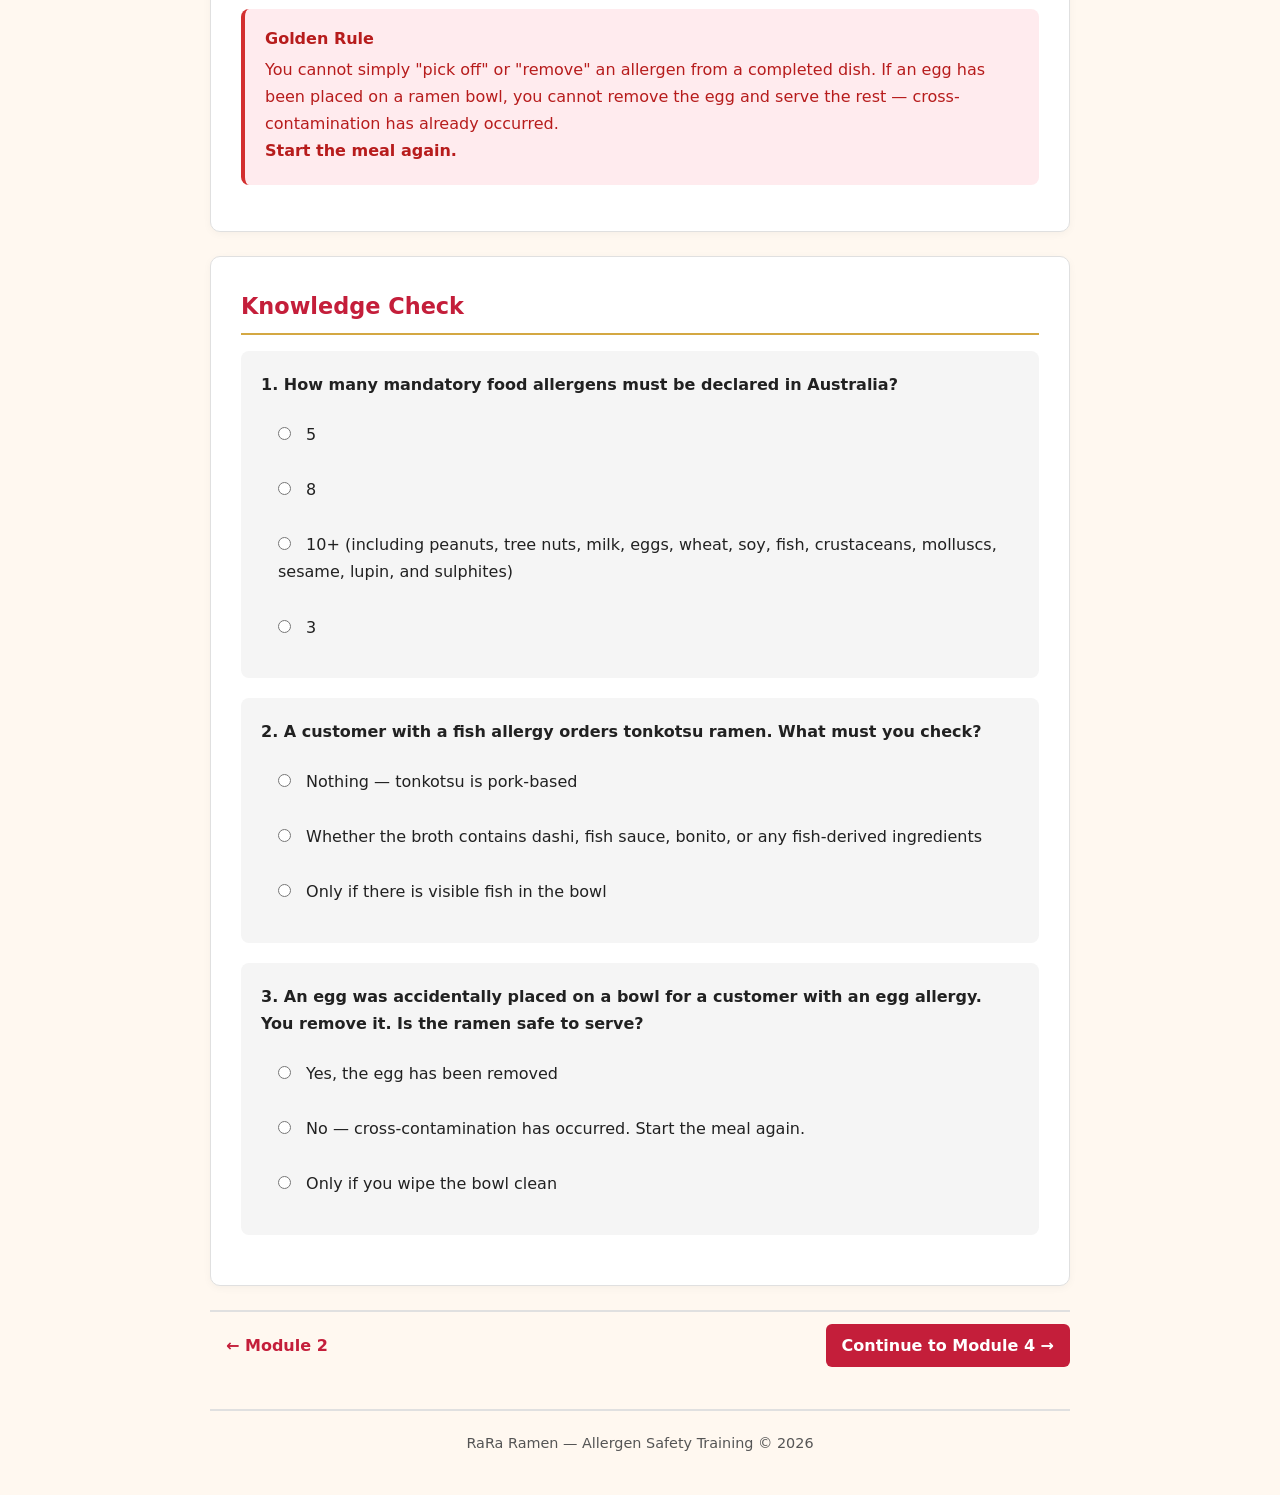
==== commit ee601044: "Update Module 3 allergen table to reflect RaRa's actual ingredients - Remove egg from noodles (not u" ====
--- a/modules/module-3.html
+++ b/modules/module-3.html
@@ -88,7 +88,7 @@
   <!-- Section 2: Allergens in Ramen -->
   <div class="section">
     <h2>Common Allergens in Ramen Dishes</h2>
-    <p>Ramen is a high-risk food for allergens because it typically contains multiple mandatory allergens in a single bowl. Here's where they hide at RaRa:</p>
+    <p>Ramen is a high-risk food for allergens because it typically contains multiple mandatory allergens in a single bowl. Here's where they hide at RaRa (but familiarise yourself with the allergen matrix for the correct allergens):</p>
 
     <table>
       <thead>
@@ -97,8 +97,8 @@
       <tbody>
         <tr>
           <td>Ramen noodles</td>
-          <td><strong>Wheat, Eggs</strong></td>
-          <td>Most ramen noodles contain both wheat flour and egg</td>
+          <td><strong>Wheat</strong></td>
+          <td>Our ramen noodles contain wheat flour (no egg in our noodle production)</td>
         </tr>
         <tr>
           <td>Soy sauce / Tare</td>
@@ -106,14 +106,14 @@
           <td>Standard soy sauce contains wheat. Tamari may be wheat-free (check label)</td>
         </tr>
         <tr>
-          <td>Miso paste</td>
-          <td><strong>Soy</strong></td>
-          <td>Some miso also contains wheat or barley (gluten)</td>
-        </tr>
-        <tr>
-          <td>Dashi / Broth base</td>
-          <td><strong>Fish</strong></td>
-          <td>Made from bonito (fish) flakes. Kombu dashi is fish-free</td>
+          <td>Miso Tare</td>
+          <td><strong>Soy, Sesame</strong></td>
+          <td>Can contain sesame. Some miso also contains wheat or barley (gluten)</td>
+        </tr>
+        <tr>
+          <td>Broth (base)</td>
+          <td><strong>Garlic</strong></td>
+          <td>Can include garlic. Does not contain fish</td>
         </tr>
         <tr>
           <td>Tonkotsu broth</td>
@@ -136,19 +136,9 @@
           <td>Some may also contain milk</td>
         </tr>
         <tr>
-          <td>Tempura batter</td>
-          <td><strong>Wheat, Eggs</strong></td>
-          <td>Deep fryer oil may be contaminated with other allergens</td>
-        </tr>
-        <tr>
-          <td>Prawn tempura</td>
-          <td><strong>Crustaceans, Wheat, Eggs</strong></td>
-          <td>Triple allergen risk</td>
-        </tr>
-        <tr>
           <td>Chashu (pork belly)</td>
-          <td><strong>Soy</strong></td>
-          <td>Braised in soy sauce</td>
+          <td><strong>Soy, Garlic</strong></td>
+          <td>Contains soy and garlic</td>
         </tr>
         <tr>
           <td>Chilli oil / La-yu</td>
@@ -211,6 +201,11 @@
   <!-- Section 5: Special Situations -->
   <div class="section">
     <h2>Tricky Situations at RaRa</h2>
+
+    <div class="scenario">
+      <h4>Scenario: Deep Fryer Cross-Contamination</h4>
+      <p>A customer with a wheat and egg allergy orders karaage chicken. The chicken has been coated in flour and egg wash, so the dish itself is unsafe. But even if you had a wheat-free, egg-free version, the deep fryer oil may be contaminated with wheat and egg from previous batches. You would need to use fresh oil or a separate fryer.</p>
+    </div>
 
     <div class="scenario">
       <h4>Scenario: Soy in Everything</h4>
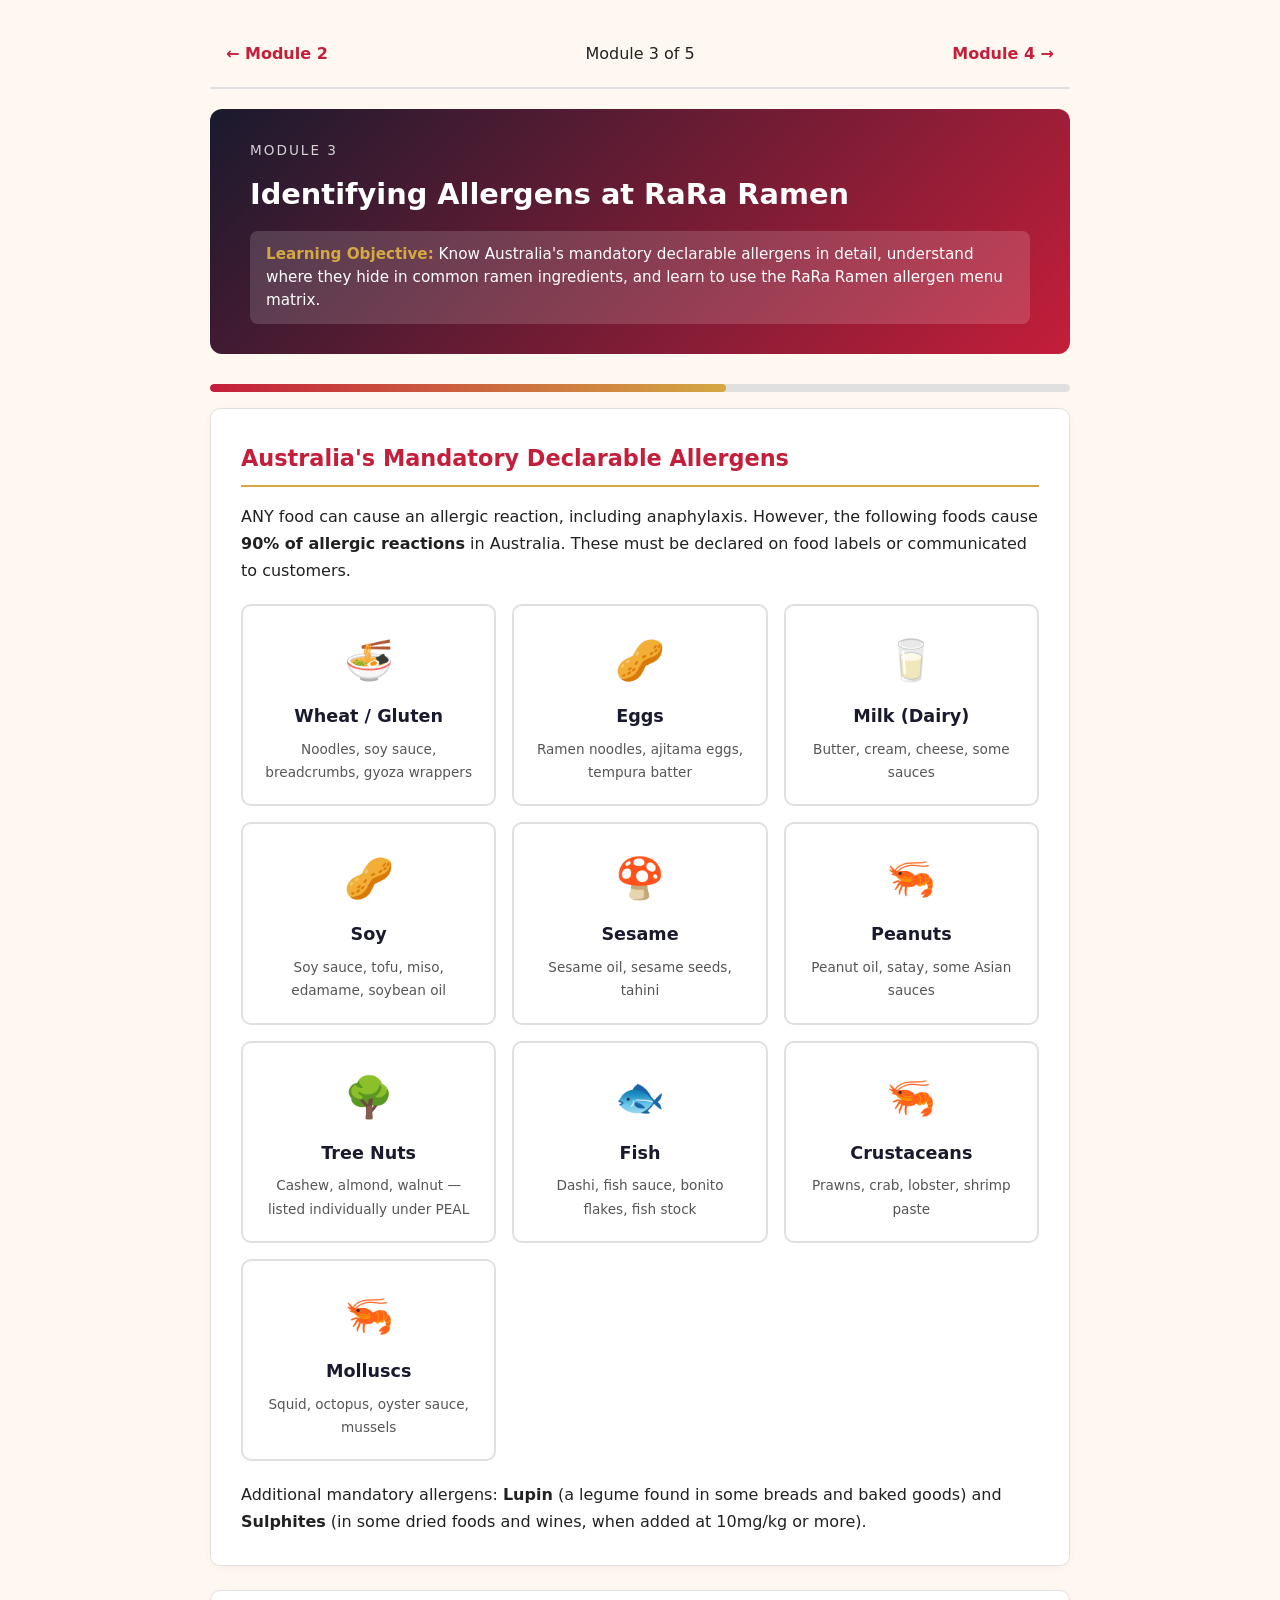
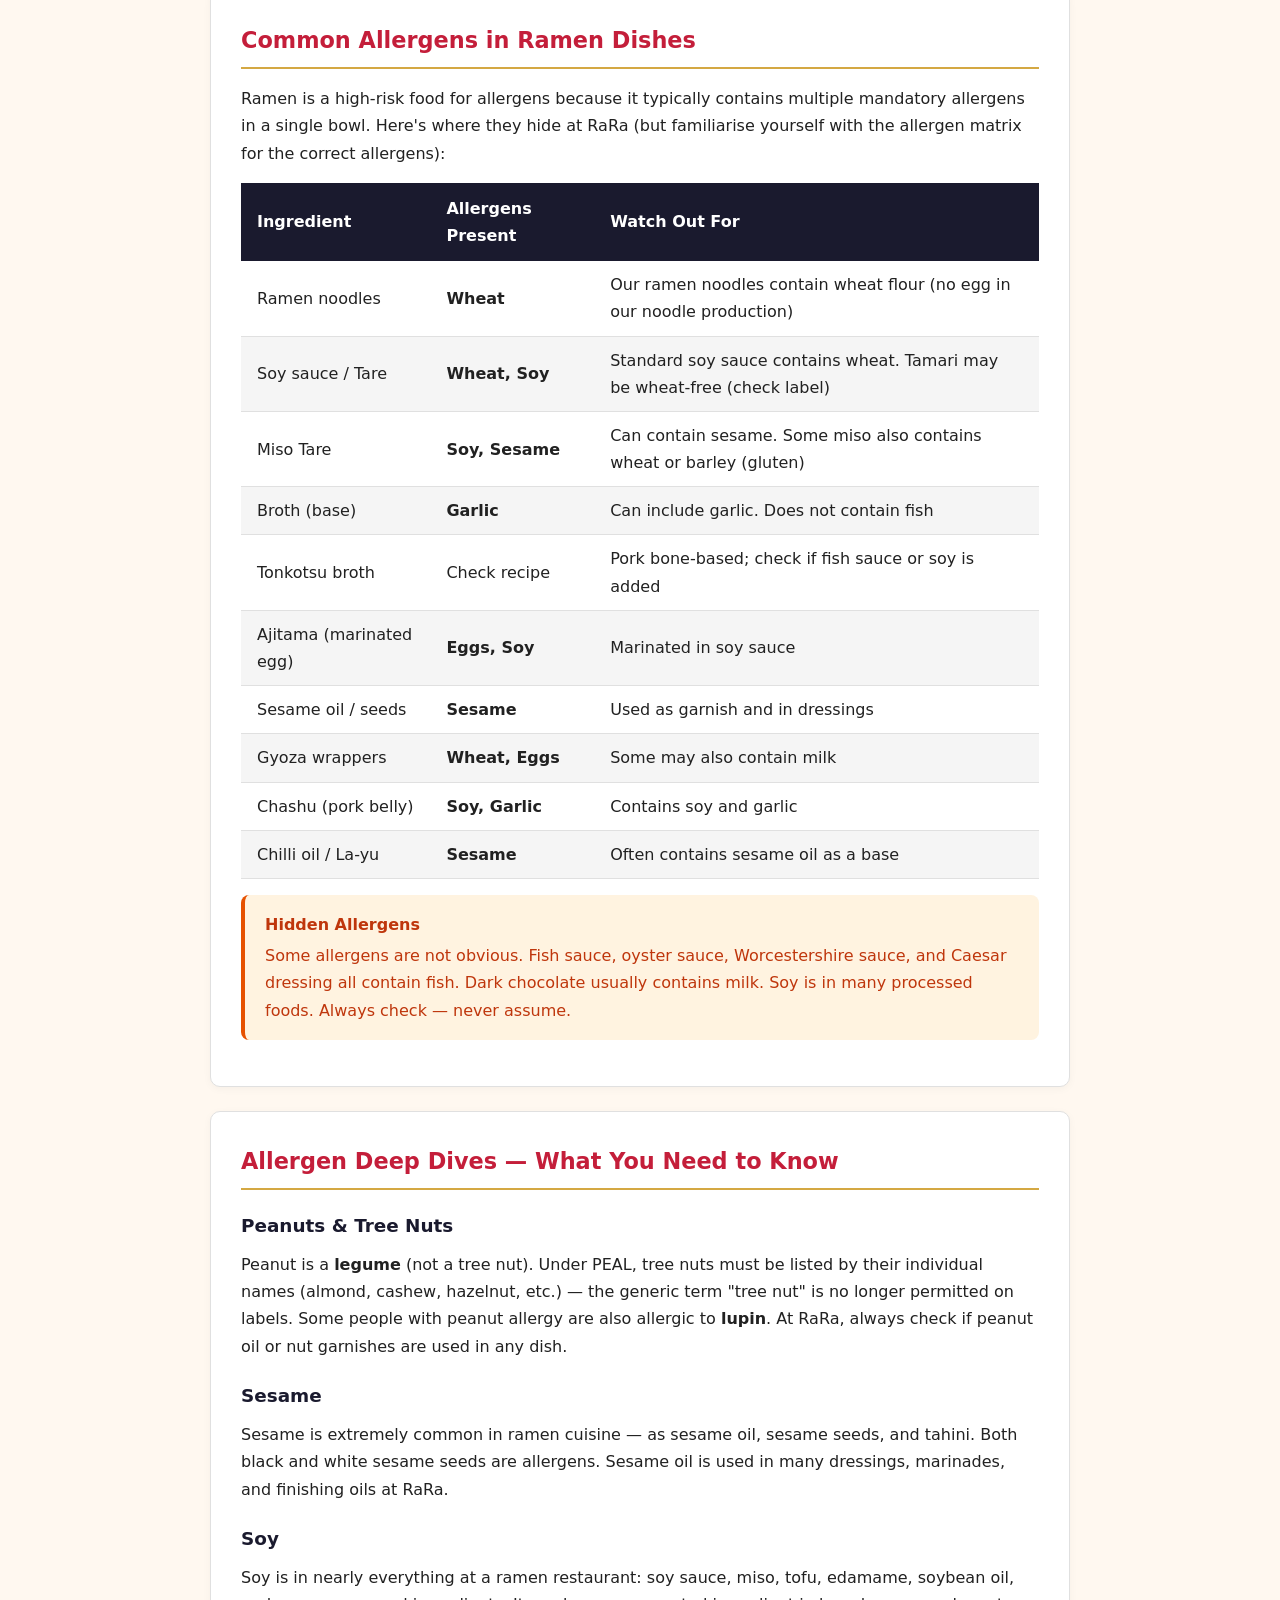
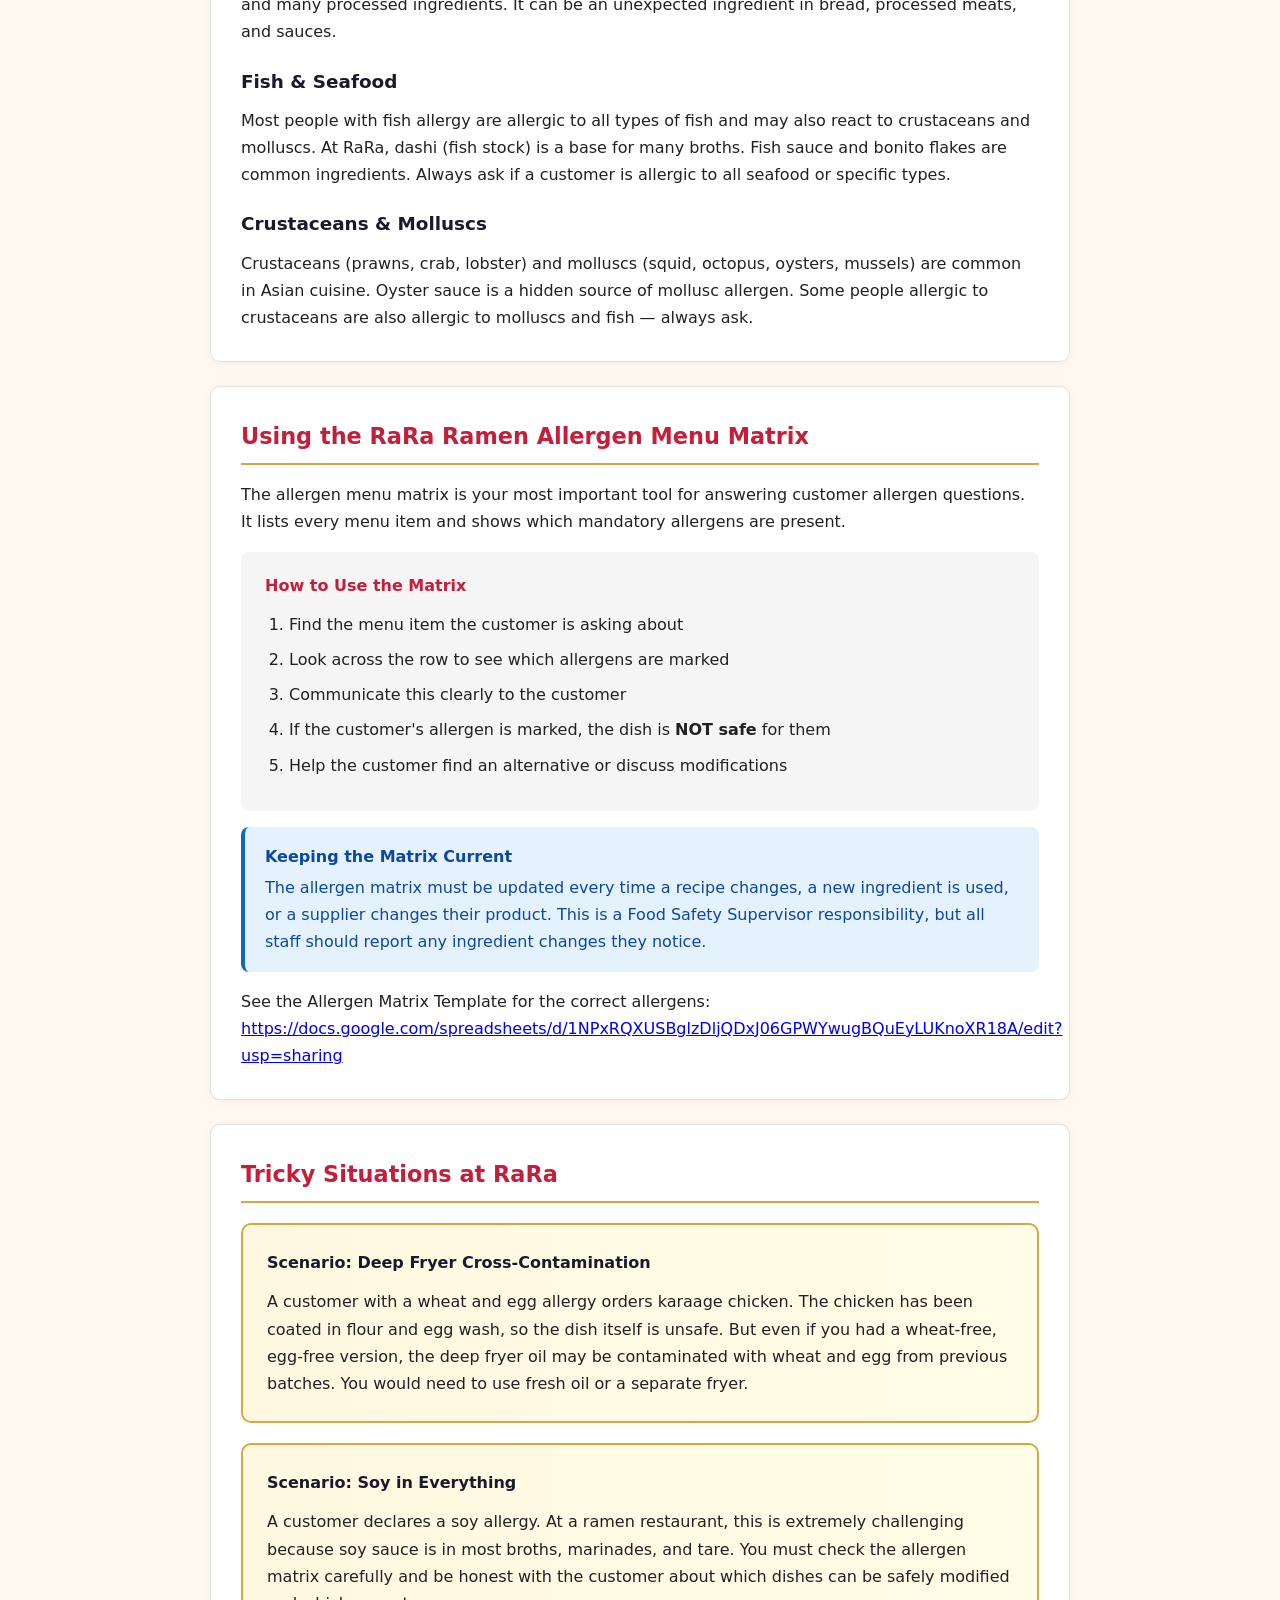
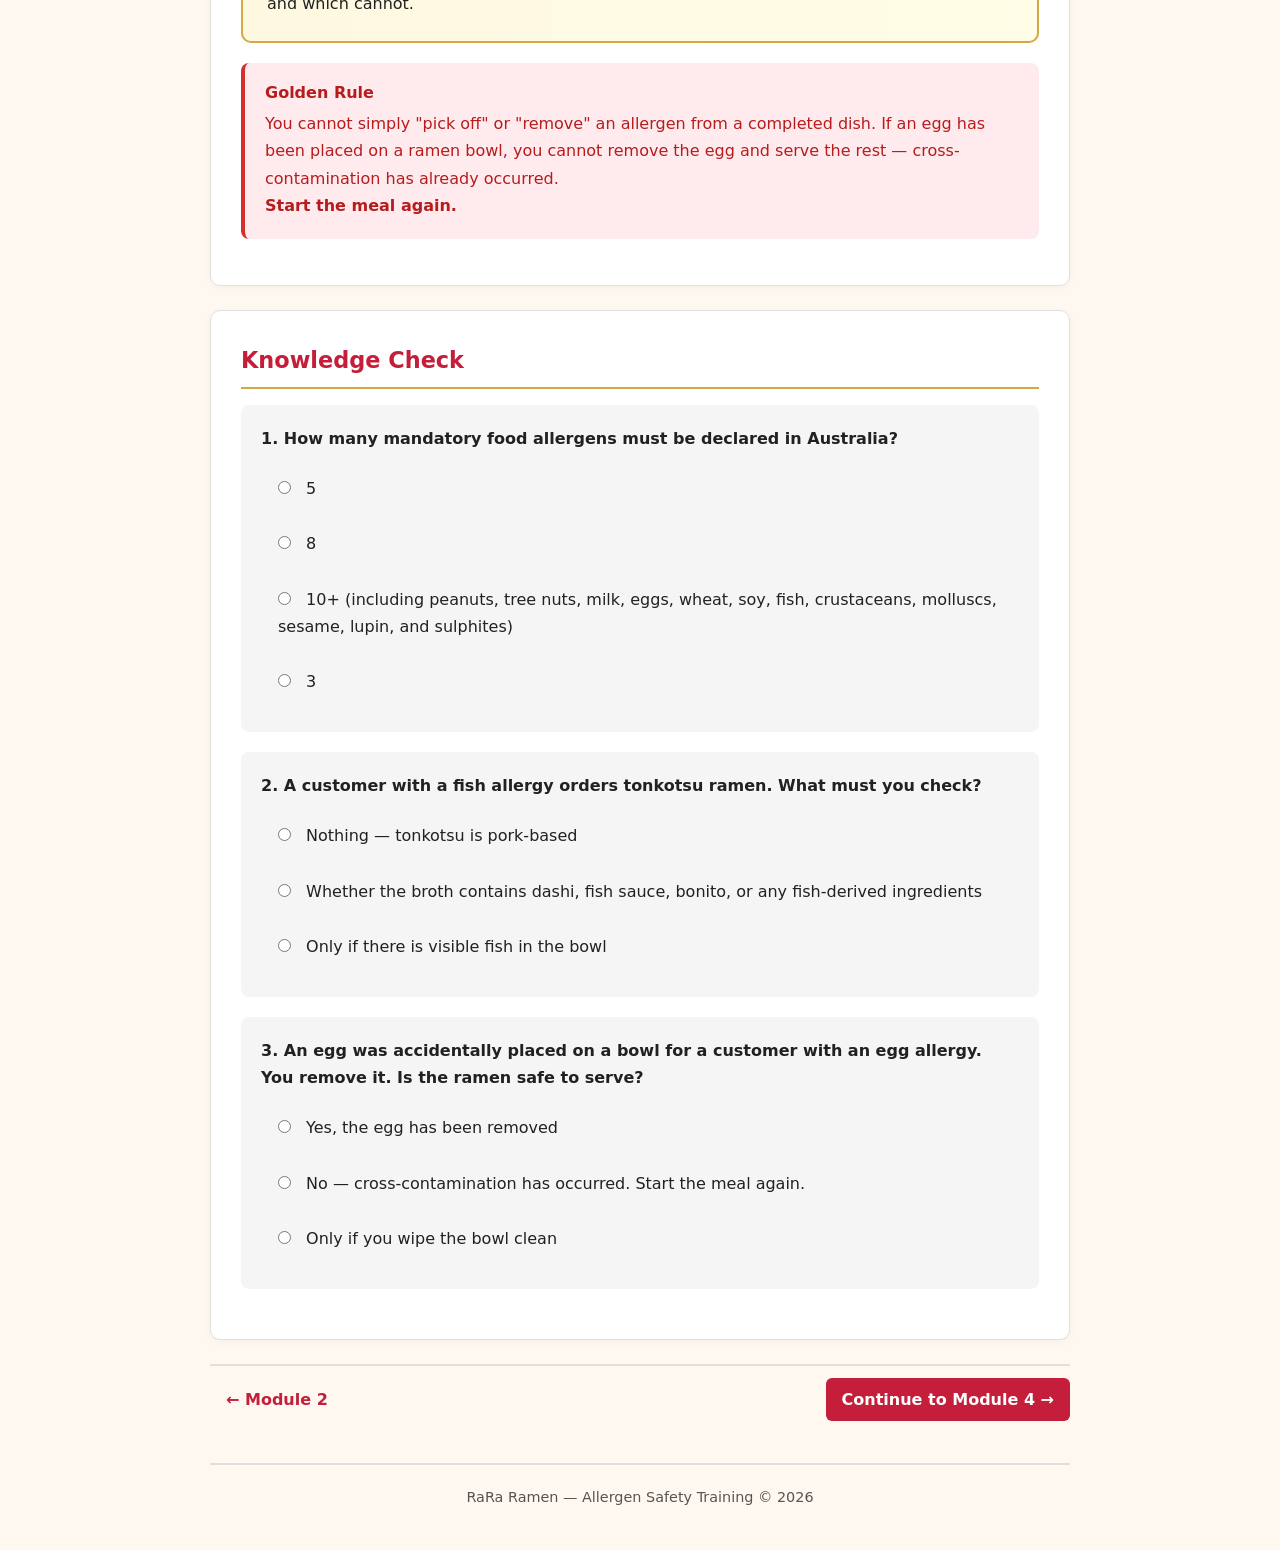
==== commit 7d577553: "Show full allergen matrix URL in Module 3 Co-Authored-By: Claude Opus 4.6 <noreply@anthropic.com>" ====
--- a/modules/module-3.html
+++ b/modules/module-3.html
@@ -195,7 +195,7 @@
       The allergen matrix must be updated every time a recipe changes, a new ingredient is used, or a supplier changes their product. This is a Food Safety Supervisor responsibility, but all staff should report any ingredient changes they notice.
     </div>
 
-    <p>See the <a href="../resources/allergen-matrix-template.html">Allergen Matrix Template</a> in the Resources section for a printable version.</p>
+    <p>See the Allergen Matrix Template for the correct allergens: <a href="https://docs.google.com/spreadsheets/d/1NPxRQXUSBglzDljQDxJ06GPWYwugBQuEyLUKnoXR18A/edit?usp=sharing" target="_blank">https://docs.google.com/spreadsheets/d/1NPxRQXUSBglzDljQDxJ06GPWYwugBQuEyLUKnoXR18A/edit?usp=sharing</a></p>
   </div>
 
   <!-- Section 5: Special Situations -->
